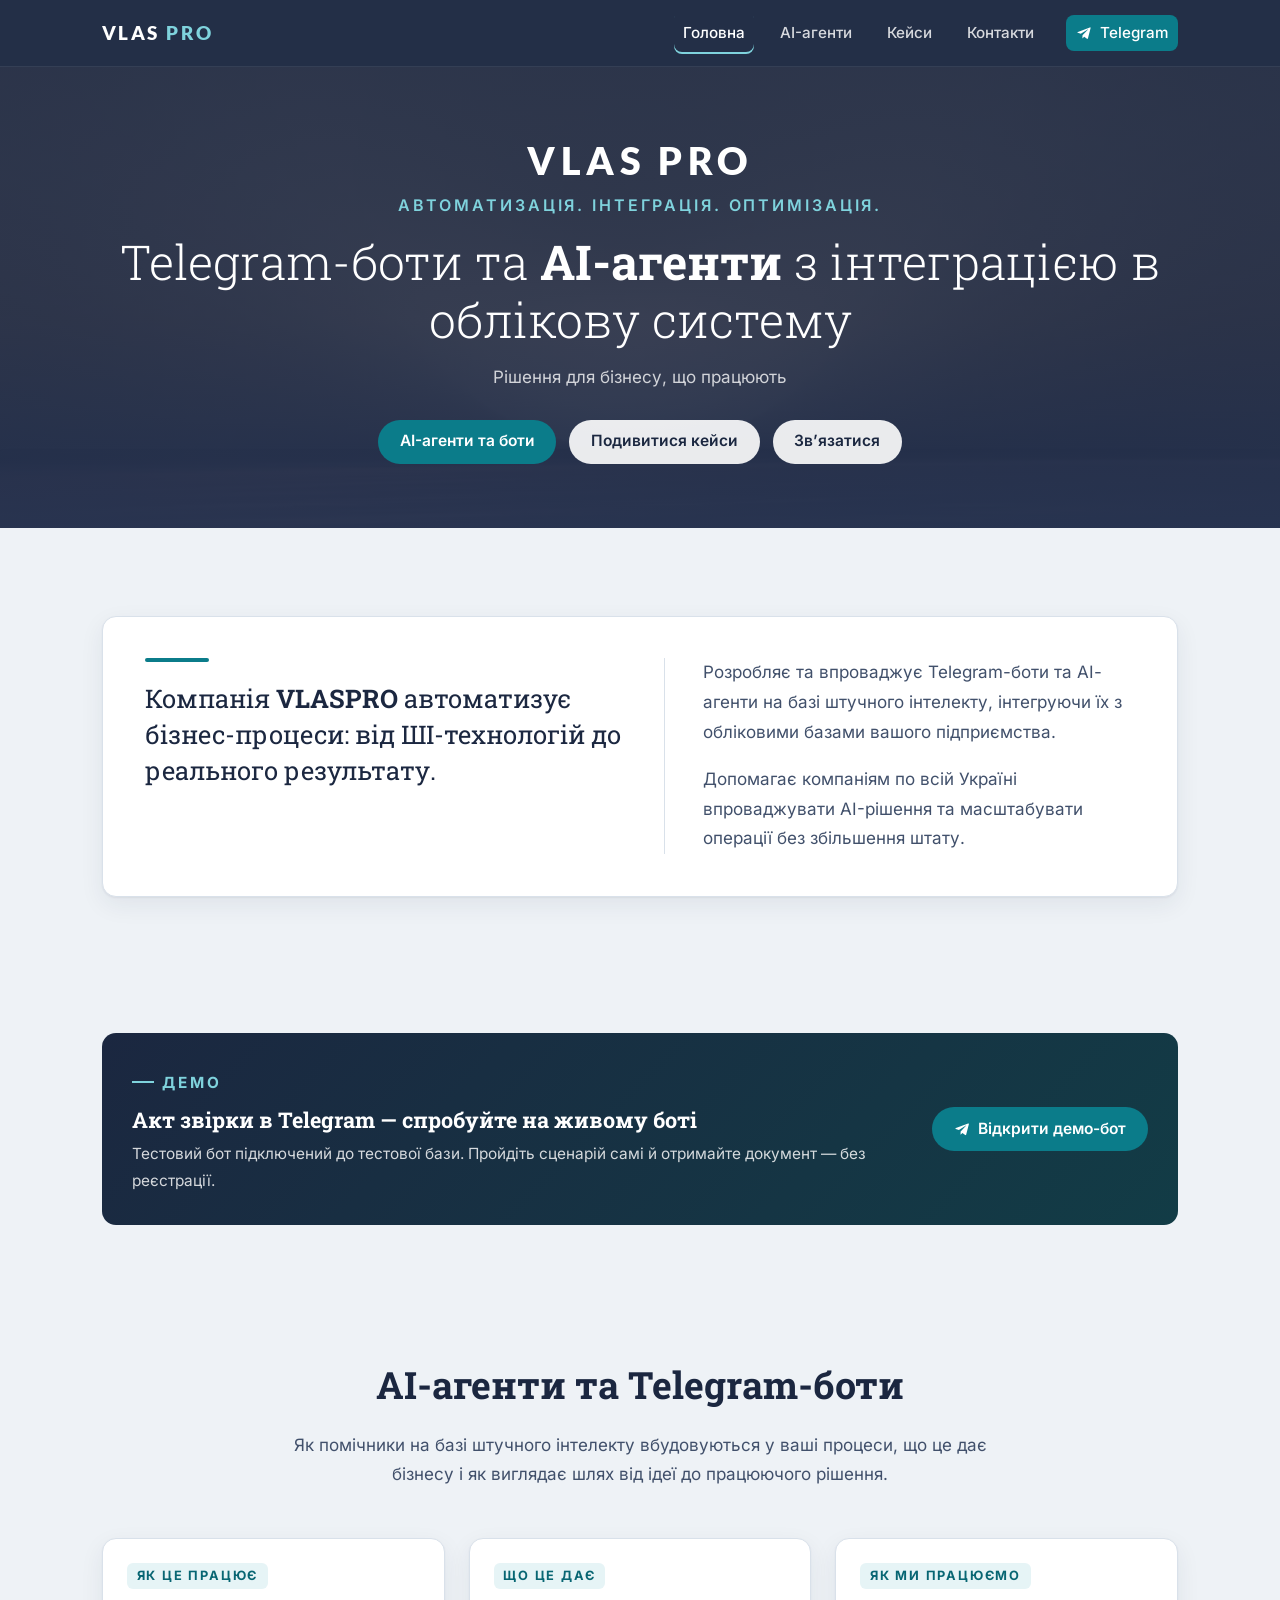
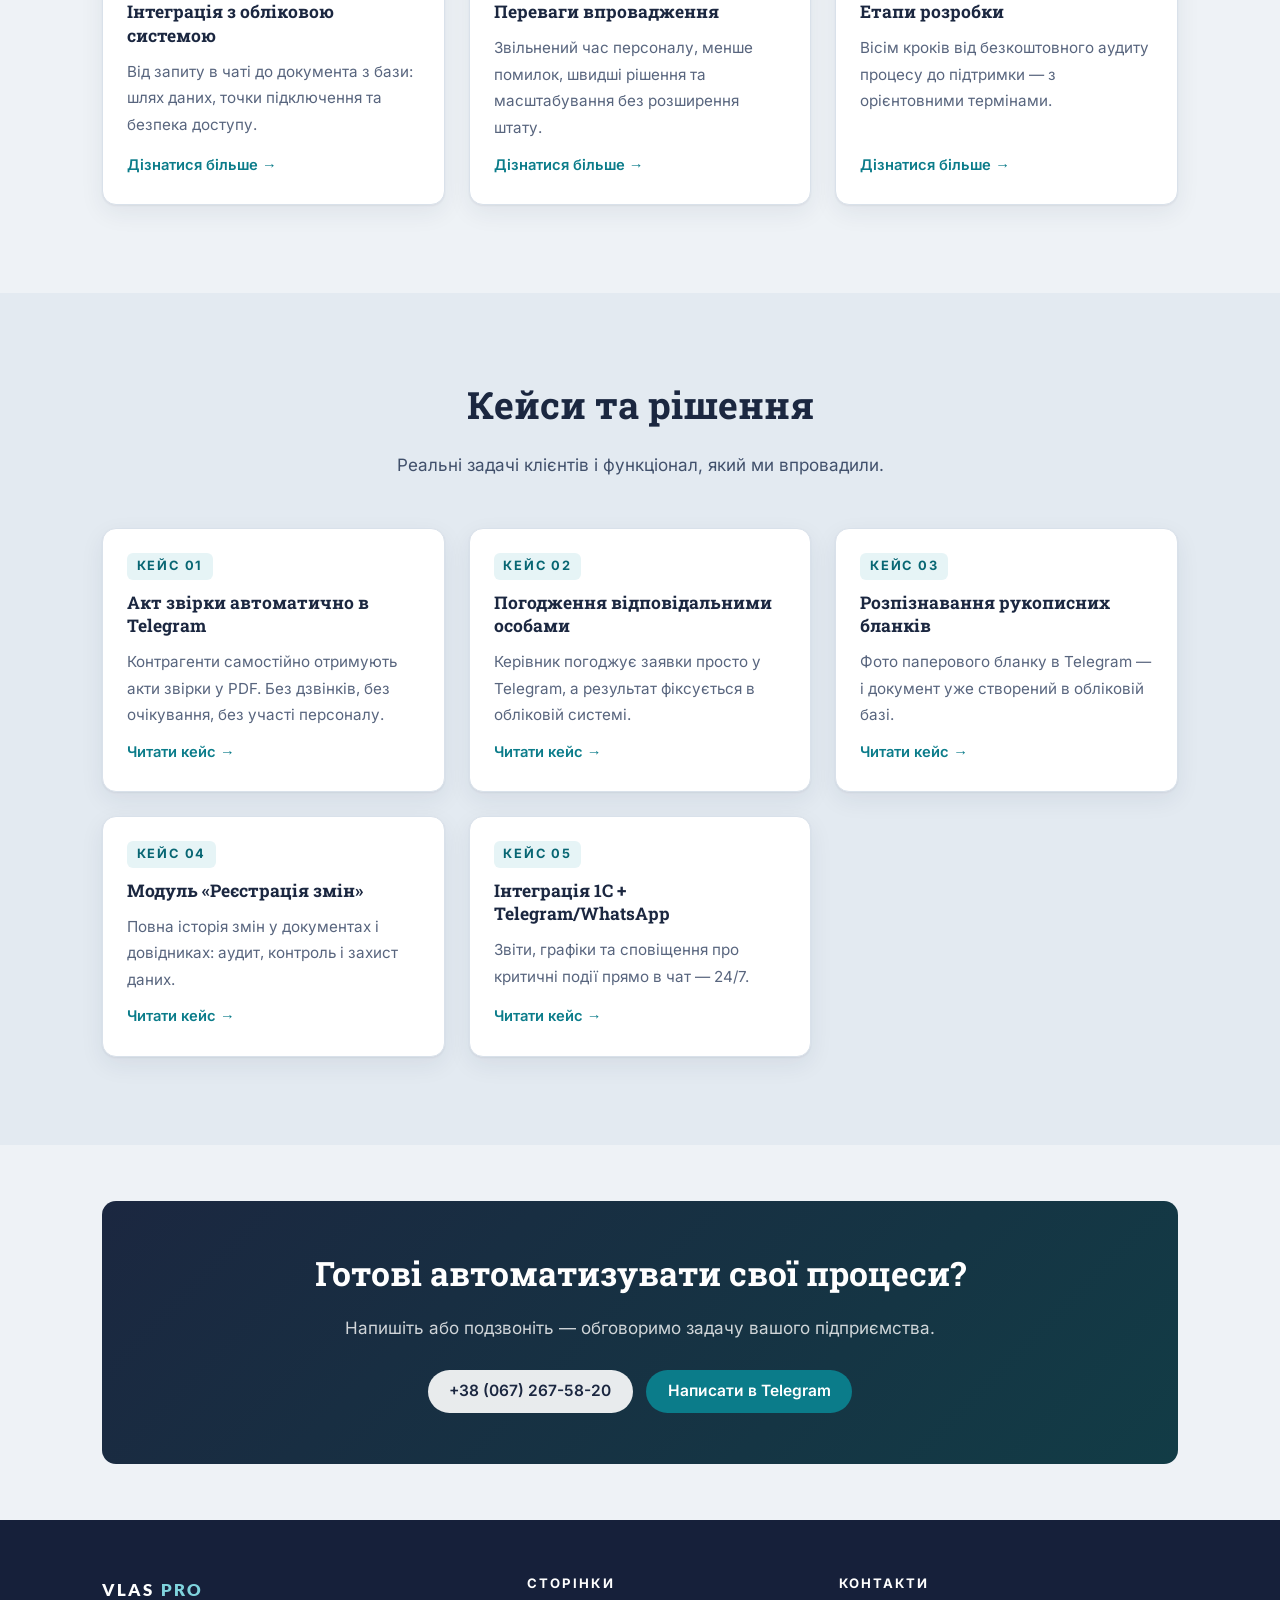
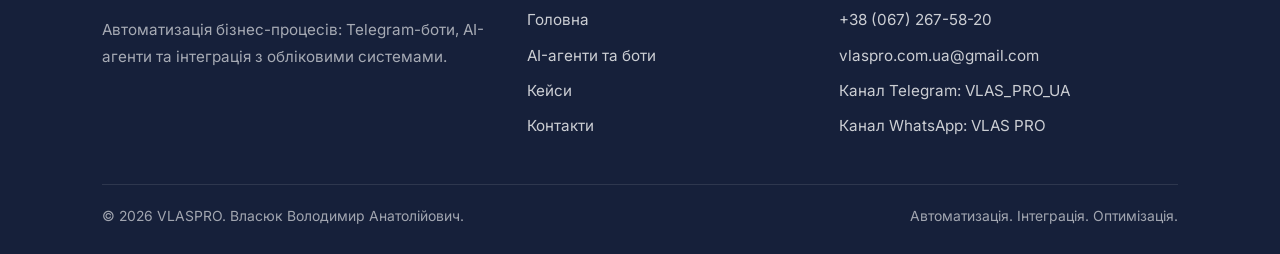
==== index.html @ eb60f6d3 "SEO: мікророзмітка JSON-LD, пошукові title і H1, lastmod у карті сайту Organization, WebSite і WebPa" ====
<!DOCTYPE html>
<html lang="uk">
<head>
<meta charset="utf-8">
<meta name="viewport" content="width=device-width, initial-scale=1">
<title>Telegram-боти та AI-агенти з інтеграцією 1С/BAS — VLASPRO</title>
<meta name="description" content="VLASPRO автоматизує бізнес-процеси: Telegram-боти та AI-агенти на базі штучного інтелекту з інтеграцією в облікові бази підприємства.">
<meta name="theme-color" content="#1b2740">
<link rel="icon" href="favicon.svg" type="image/svg+xml">
<link rel="icon" href="favicon.png" sizes="32x32">
<link rel="apple-touch-icon" href="apple-touch-icon.png">
<meta property="og:type" content="website">
<meta property="og:site_name" content="VLASPRO">
<meta property="og:title" content="Telegram-боти та AI-агенти з інтеграцією 1С/BAS — VLASPRO">
<meta property="og:description" content="Автоматизація. Інтеграція. Оптимізація. Telegram-боти та AI-агенти з інтеграцією в облікові бази підприємства.">
<meta property="og:url" content="https://vlaspro.com.ua/">
<meta property="og:image" content="https://vlaspro.com.ua/assets/img/banner.jpg">
<meta property="og:locale" content="uk_UA">
<meta name="twitter:card" content="summary_large_image">
<link rel="canonical" href="https://vlaspro.com.ua/">
<link rel="stylesheet" href="assets/css/style.css">
<script type="application/ld+json">
{
  "@context": "https://schema.org",
  "@graph": [
    {
      "@type": "Organization",
      "@id": "https://vlaspro.com.ua/#organization",
      "name": "VLASPRO",
      "url": "https://vlaspro.com.ua/",
      "description": "Автоматизація бізнес-процесів: Telegram-боти та AI-агенти з інтеграцією в облікові бази підприємства.",
      "logo": {
        "@type": "ImageObject",
        "url": "https://vlaspro.com.ua/apple-touch-icon.png",
        "width": 180,
        "height": 180
      },
      "image": "https://vlaspro.com.ua/assets/img/banner.jpg",
      "email": "vlaspro.com.ua@gmail.com",
      "telephone": "+380672675820",
      "founder": {
        "@type": "Person",
        "name": "Власюк Володимир Анатолійович"
      },
      "areaServed": {
        "@type": "Country",
        "name": "Україна"
      },
      "sameAs": [
        "https://t.me/VLAS_PRO_UA",
        "https://whatsapp.com/channel/0029VbALwBC1NCrLpum86T37"
      ],
      "contactPoint": {
        "@type": "ContactPoint",
        "contactType": "sales",
        "telephone": "+380672675820",
        "email": "vlaspro.com.ua@gmail.com",
        "url": "https://vlaspro.com.ua/contacts.html",
        "availableLanguage": ["uk", "en"]
      }
    },
    {
      "@type": "WebSite",
      "@id": "https://vlaspro.com.ua/#website",
      "url": "https://vlaspro.com.ua/",
      "name": "VLASPRO",
      "inLanguage": "uk-UA",
      "publisher": { "@id": "https://vlaspro.com.ua/#organization" }
    },
    {
      "@type": "WebPage",
      "@id": "https://vlaspro.com.ua/#webpage",
      "url": "https://vlaspro.com.ua/",
      "name": "Telegram-боти та AI-агенти з інтеграцією 1С/BAS — VLASPRO",
      "description": "VLASPRO автоматизує бізнес-процеси: Telegram-боти та AI-агенти на базі штучного інтелекту з інтеграцією в облікові бази підприємства.",
      "isPartOf": { "@id": "https://vlaspro.com.ua/#website" },
      "about": { "@id": "https://vlaspro.com.ua/#organization" },
      "inLanguage": "uk-UA"
    }
  ]
}
</script>
</head>
<body>
<a class="skip" href="#main">Перейти до основного вмісту</a>

<header class="site-head">
  <div class="wrap site-head__inner">
    <a class="brand" href="index.html">VLAS<span>PRO</span></a>
    <nav class="nav" aria-label="Основна навігація">
      <a href="index.html" aria-current="page">Головна</a>
      <a href="ai-agents.html">AI-агенти</a>
      <a href="cases.html">Кейси</a>
      <a href="contacts.html">Контакти</a>
      <a class="btn btn--sm" href="https://t.me/vlsv00" target="_blank" rel="noopener">
        <svg viewBox="0 0 24 24" aria-hidden="true"><path d="M9.8 15.6 9.6 20c.4 0 .6-.2.8-.4l2-1.9 4.1 3c.8.4 1.3.2 1.5-.7L21.9 4.9c.3-1.1-.4-1.6-1.1-1.3L2.9 10.5c-1.1.4-1.1 1-.2 1.3l4.5 1.4L17.6 6.6c.5-.3.9-.1.5.2z"/></svg>
        Telegram
      </a>
    </nav>
  </div>
</header>

<main id="main">

  <section class="pagehead pagehead--home">
    <div class="wrap">
      <p class="pagehead__mark">VLAS PRO</p>
      <span class="kicker">Автоматизація. Інтеграція. Оптимізація.</span>
      <h1>Telegram-боти та <b>AI-агенти</b> з інтеграцією в облікову систему</h1>
      <p>Рішення для бізнесу, що працюють</p>
      <div class="hero__actions">
        <a class="btn" href="ai-agents.html">AI-агенти та боти</a>
        <a class="btn btn--onlight" href="cases.html">Подивитися кейси</a>
        <a class="btn btn--onlight" href="contacts.html">Зв’язатися</a>
      </div>
    </div>
  </section>

  <section class="section">
    <div class="wrap">
      <div class="card about">
        <div class="about__side">
          <div class="about__rule" aria-hidden="true"></div>
          <p class="about__lead">Компанія <strong>VLASPRO</strong> автоматизує бізнес-процеси: від ШІ-технологій
            до реального результату.</p>
        </div>
        <div class="about__body">
          <p>Розробляє та впроваджує Telegram-боти та АІ-агенти на базі штучного інтелекту, інтегруючи їх
            з обліковими базами вашого підприємства.</p>
          <p>Допомагає компаніям по всій Україні впроваджувати AI-рішення та масштабувати операції без
            збільшення штату.</p>
        </div>
      </div>
    </div>
  </section>

  <section class="section section--top-0" aria-labelledby="demo-h">
    <div class="wrap">
      <div class="trybot trybot--slim">
        <div class="trybot__main">
          <p class="trybot__tag">Демо</p>
          <h3 id="demo-h">Акт звірки в Telegram — спробуйте на живому боті</h3>
          <p>Тестовий бот підключений до тестової бази. Пройдіть сценарій самі й отримайте
            документ — без реєстрації.</p>
        </div>
        <a class="btn" href="https://t.me/demo_ai_agent_vps_bot?start=home" target="_blank" rel="noopener">
          <svg viewBox="0 0 24 24" aria-hidden="true"><path d="M9.8 15.6 9.6 20c.4 0 .6-.2.8-.4l2-1.9 4.1 3c.8.4 1.3.2 1.5-.7L21.9 4.9c.3-1.1-.4-1.6-1.1-1.3L2.9 10.5c-1.1.4-1.1 1-.2 1.3l4.5 1.4L17.6 6.6c.5-.3.9-.1.5.2z"/></svg>
          Відкрити демо-бот
        </a>
      </div>
    </div>
  </section>

  <section class="section section--top-0" aria-labelledby="ai-h">
    <div class="wrap">
      <div class="section__head">
        <h2 id="ai-h">AI-агенти та Telegram-боти</h2>
        <p>Як помічники на базі штучного інтелекту вбудовуються у ваші процеси, що це дає бізнесу
          і як виглядає шлях від ідеї до працюючого рішення.</p>
      </div>

      <div class="grid grid--3">
        <a class="tile" href="ai-agents.html#integration">
          <span class="tile__num">ЯК ЦЕ ПРАЦЮЄ</span>
          <h3>Інтеграція з обліковою системою</h3>
          <p>Від запиту в чаті до документа з бази: шлях даних, точки підключення та безпека доступу.</p>
          <span class="tile__go">Дізнатися більше →</span>
        </a>
        <a class="tile" href="ai-agents.html#benefits">
          <span class="tile__num">ЩО ЦЕ ДАЄ</span>
          <h3>Переваги впровадження</h3>
          <p>Звільнений час персоналу, менше помилок, швидші рішення та масштабування без розширення штату.</p>
          <span class="tile__go">Дізнатися більше →</span>
        </a>
        <a class="tile" href="ai-agents.html#process">
          <span class="tile__num">ЯК МИ ПРАЦЮЄМО</span>
          <h3>Етапи розробки</h3>
          <p>Вісім кроків від безкоштовного аудиту процесу до підтримки — з орієнтовними термінами.</p>
          <span class="tile__go">Дізнатися більше →</span>
        </a>
      </div>
    </div>
  </section>

  <section class="section section--alt" aria-labelledby="cases-h">
    <div class="wrap">
      <div class="section__head">
        <h2 id="cases-h">Кейси та рішення</h2>
        <p>Реальні задачі клієнтів і функціонал, який ми впровадили.</p>
      </div>

      <div class="grid grid--3">
        <a class="tile" href="cases.html#case-1">
          <span class="tile__num">КЕЙС 01</span>
          <h3>Акт звірки автоматично в Telegram</h3>
          <p>Контрагенти самостійно отримують акти звірки у PDF. Без дзвінків, без очікування, без участі персоналу.</p>
          <span class="tile__go">Читати кейс →</span>
        </a>
        <a class="tile" href="cases.html#case-2">
          <span class="tile__num">КЕЙС 02</span>
          <h3>Погодження відповідальними особами</h3>
          <p>Керівник погоджує заявки просто у Telegram, а результат фіксується в обліковій системі.</p>
          <span class="tile__go">Читати кейс →</span>
        </a>
        <a class="tile" href="cases.html#case-3">
          <span class="tile__num">КЕЙС 03</span>
          <h3>Розпізнавання рукописних бланків</h3>
          <p>Фото паперового бланку в Telegram — і документ уже створений в обліковій базі.</p>
          <span class="tile__go">Читати кейс →</span>
        </a>
        <a class="tile" href="cases.html#case-4">
          <span class="tile__num">КЕЙС 04</span>
          <h3>Модуль «Реєстрація змін»</h3>
          <p>Повна історія змін у документах і довідниках: аудит, контроль і захист даних.</p>
          <span class="tile__go">Читати кейс →</span>
        </a>
        <a class="tile" href="cases.html#case-5">
          <span class="tile__num">КЕЙС 05</span>
          <h3>Інтеграція 1С + Telegram/WhatsApp</h3>
          <p>Звіти, графіки та сповіщення про критичні події прямо в чат — 24/7.</p>
          <span class="tile__go">Читати кейс →</span>
        </a>
      </div>
    </div>
  </section>

  <section class="section section--tight">
    <div class="wrap">
      <div class="cta">
        <h2>Готові автоматизувати свої процеси?</h2>
        <p>Напишіть або подзвоніть — обговоримо задачу вашого підприємства.</p>
        <div class="cta__actions">
          <a class="btn btn--onlight" href="tel:+380672675820">+38 (067) 267-58-20</a>
          <a class="btn" href="https://t.me/vlsv00" target="_blank" rel="noopener">Написати в Telegram</a>
        </div>
      </div>
    </div>
  </section>

</main>

<footer class="site-foot">
  <div class="wrap">
    <div class="site-foot__grid">
      <div>
        <span class="brand">VLAS<span>PRO</span></span>
        <p>Автоматизація бізнес-процесів: Telegram-боти, AI-агенти та інтеграція з обліковими системами.</p>
      </div>
      <div>
        <h2>Сторінки</h2>
        <ul>
          <li><a href="index.html">Головна</a></li>
          <li><a href="ai-agents.html">AI-агенти та боти</a></li>
          <li><a href="cases.html">Кейси</a></li>
          <li><a href="contacts.html">Контакти</a></li>
        </ul>
      </div>
      <div>
        <h2>Контакти</h2>
        <ul>
          <li><a href="tel:+380672675820">+38 (067) 267-58-20</a></li>
          <li><a href="mailto:vlaspro.com.ua@gmail.com">vlaspro.com.ua@gmail.com</a></li>
          <li><a href="https://t.me/VLAS_PRO_UA" target="_blank" rel="noopener">Канал Telegram: VLAS_PRO_UA</a></li>
          <li><a href="https://whatsapp.com/channel/0029VbALwBC1NCrLpum86T37" target="_blank" rel="noopener">Канал WhatsApp: VLAS PRO</a></li>
        </ul>
      </div>
    </div>
    <div class="site-foot__bottom">
      <span>© 2026 VLASPRO. Власюк Володимир Анатолійович.</span>
      <span>Автоматизація. Інтеграція. Оптимізація.</span>
    </div>
  </div>
</footer>

</body>
</html>
---- assets/css/style.css ----
/* ==========================================================================
   VLASPRO — static site styles
   Plain CSS, no build step, no external requests.
   ========================================================================== */

@import url('fonts.css');

/* --- tokens ------------------------------------------------------------- */
:root {
  --ink:        #1b2740;
  --ink-2:      #41506b;
  --ink-3:      #58657e;
  --bg:         #eef2f6;
  --bg-2:       #e3eaf1;
  --card:       #ffffff;
  --line:       #d9e1ea;
  --accent:     #0b7c8a;
  --accent-2:   #086673;
  --accent-bg:  #e6f4f6;
  --plum:       #4f474e;

  --sans:  'Inter', 'Segoe UI', Roboto, Arial, sans-serif;
  --slab:  'Roboto Slab', Georgia, serif;
  --mark:  'Lato', 'Inter', Arial, sans-serif;

  --wrap:      1140px;
  --radius:    14px;
  --shadow:    0 1px 2px rgba(27, 39, 64, .06), 0 8px 24px rgba(27, 39, 64, .07);
  --shadow-lg: 0 2px 4px rgba(27, 39, 64, .07), 0 18px 50px rgba(27, 39, 64, .12);
}

/* --- base --------------------------------------------------------------- */
*, *::before, *::after { box-sizing: border-box; }

html { -webkit-text-size-adjust: 100%; scroll-behavior: smooth; }

body {
  margin: 0;
  background: var(--bg);
  color: var(--ink-2);
  font: 400 1.0625rem/1.75 var(--sans);
  font-feature-settings: 'kern' 1, 'liga' 1;
  -webkit-font-smoothing: antialiased;
}

img { max-width: 100%; height: auto; display: block; }

figure { margin: 0; }

a { color: var(--accent); text-decoration-thickness: 1px; text-underline-offset: 2px; }
a:hover { color: var(--accent-2); }

h1, h2, h3, h4 {
  font-family: var(--slab);
  color: var(--ink);
  line-height: 1.25;
  margin: 0 0 .6em;
  font-weight: 700;
}

p { margin: 0 0 1.1em; }
p:last-child { margin-bottom: 0; }

strong { color: var(--ink); font-weight: 700; }

ul { margin: 0 0 1.1em; padding-left: 1.35em; }
li { margin-bottom: .5em; }
li::marker { color: var(--accent); }

.wrap { width: 100%; max-width: var(--wrap); margin-inline: auto; padding-inline: clamp(1rem, 4vw, 2rem); }

.skip {
  position: absolute; left: -9999px; top: 0; z-index: 100;
  background: var(--ink); color: #fff; padding: .7rem 1.1rem; border-radius: 0 0 8px 0;
}
.skip:focus { left: 0; color: #fff; }

:focus-visible { outline: 3px solid var(--accent); outline-offset: 2px; border-radius: 4px; }

/* --- header ------------------------------------------------------------- */
.site-head {
  position: sticky; top: 0; z-index: 40;
  background: rgba(27, 39, 64, .96);
  backdrop-filter: saturate(140%) blur(8px);
  border-bottom: 1px solid rgba(255, 255, 255, .08);
}

.site-head__inner {
  display: flex; align-items: center; gap: 1rem;
  min-height: 66px;
}

.brand {
  display: inline-flex; align-items: baseline; gap: .45rem;
  font-family: var(--mark); font-weight: 900; letter-spacing: .12em;
  font-size: 1.18rem; color: #fff; text-decoration: none; white-space: nowrap;
}
.brand:hover { color: #fff; }
.brand span { color: #7fd3dd; }

.nav { margin-left: auto; display: flex; align-items: center; gap: clamp(.35rem, 2vw, 1.1rem); }

.nav a {
  color: rgba(255, 255, 255, .82);
  text-decoration: none;
  font-size: .95rem; font-weight: 500;
  padding: .5rem .55rem; border-radius: 8px;
  white-space: nowrap;
}
.nav a:hover { color: #fff; background: rgba(255, 255, 255, .09); }
.nav a[aria-current="page"] { color: #fff; box-shadow: inset 0 -2px 0 #7fd3dd; }

.nav .btn { margin-left: .35rem; color: #fff; }
.nav .btn:hover { color: #fff; }

/* narrow screens: the wordmark keeps its row, the links move below it */
@media (max-width: 640px) {
  .site-head__inner { flex-wrap: wrap; justify-content: center; min-height: 0; padding-block: .5rem; }
  .brand { margin-inline: auto; }
  /* чотири пункти меню не завжди вміщаються в один рядок — дозволяємо перенос */
  .nav { margin-left: 0; width: 100%; justify-content: center; gap: .15rem; flex-wrap: wrap; }
  .nav .btn { display: none; }
  .nav a { font-size: .92rem; padding: .45rem .5rem; }
}

@media (max-width: 400px) {
  .nav a { font-size: .88rem; padding: .4rem .35rem; }
}

/* --- buttons ------------------------------------------------------------ */
.btn {
  display: inline-flex; align-items: center; justify-content: center; gap: .5rem;
  padding: .72rem 1.3rem;
  font: 600 .97rem/1.2 var(--sans);
  color: #fff; background: var(--accent);
  border: 1px solid transparent; border-radius: 999px;
  text-decoration: none; cursor: pointer;
  transition: background .18s ease, transform .18s ease, box-shadow .18s ease;
}
.btn:hover { background: var(--accent-2); color: #fff; transform: translateY(-1px); box-shadow: 0 6px 18px rgba(11, 124, 138, .28); }
.btn svg { width: 1.05em; height: 1.05em; flex: none; fill: currentColor; }

.btn--ghost { background: transparent; color: var(--ink); border-color: var(--line); }
.btn--ghost:hover { background: #fff; color: var(--ink); border-color: #b9c7d6; box-shadow: var(--shadow); }

.btn--onlight { background: rgba(255, 255, 255, .9); color: var(--ink); }
.btn--onlight:hover { background: #fff; color: var(--ink); }

.btn--sm { padding: .5rem 1rem; font-size: .88rem; }

/* --- hero --------------------------------------------------------------- */
.kicker {
  display: block;
  font: 600 clamp(.82rem, 2.2vw, 1rem)/1.5 var(--sans);
  letter-spacing: .18em; text-transform: uppercase;
  color: var(--accent-2);
  margin-bottom: 2.2rem;
}

.hero__actions { display: flex; flex-wrap: wrap; gap: .8rem; justify-content: center; }

/* page hero — однакова шапка на всіх сторінках, включно з головною */
.pagehead {
  background: linear-gradient(180deg, #1b2740 0%, #24324f 100%);
  color: rgba(255, 255, 255, .78);
  padding: clamp(2.6rem, 7vw, 4.6rem) 0 clamp(2.4rem, 6vw, 4rem);
  text-align: center;
}
/* Заголовок, підпис і напис VLAS PRO однакові на всіх сторінках:
   один шрифт, одна насиченість, один розмір. */
.pagehead h1 {
  color: #fff; font-weight: 300; line-height: 1.2;
  font-size: clamp(1.9rem, 5.5vw, 3rem);
  margin-bottom: .3em;
}
.pagehead h1 b { font-weight: 700; }
/* :not() — бо напис VLAS PRO вище теж є <p> і ширина його не стосується.
   80ch підібрано так, щоб довгий підпис на сторінці AI-агентів лягав
   у два рядки приблизно однакової довжини (778 і 783 px), а не 915 і 646. */
.pagehead p:not(.pagehead__mark) { max-width: 80ch; margin-inline: auto; }
.pagehead .kicker { color: #7fd3dd; margin-bottom: 1rem; }

.pagehead__mark {
  font-family: var(--mark); font-weight: 900;
  font-size: clamp(1.55rem, 5vw, 2.4rem);
  letter-spacing: .14em; color: #fff;
  line-height: 1; margin: 0 0 .9rem;
}

/* головна: та сама шапка, але з банером під темною заливкою */
.pagehead--home { position: relative; isolation: isolate; overflow: hidden; }

.pagehead--home::before {
  content: ''; position: absolute; inset: 0; z-index: -2;
  background: url('../img/banner.jpg') center 42% / cover no-repeat;
  /* браузери з підтримкою image-set візьмуть webp (26 КБ замість 86 КБ) */
  background-image: image-set(url('../img/banner.webp') type('image/webp'),
                              url('../img/banner.jpg') type('image/jpeg'));
}
.pagehead--home::after {
  content: ''; position: absolute; inset: 0; z-index: -1;
  background: linear-gradient(180deg, rgba(27, 39, 64, .90) 0%, rgba(27, 39, 64, .86) 55%, rgba(36, 50, 79, .95) 100%);
}

/* заголовок має лягати в один рядок на будь-якій ширині.
   Текст завширшки ~17.8em; 4.7vw лишає запас навіть на 320 px з урахуванням
   смуги прокрутки, яку vw не віднімає. Перенос свідомо не заборонений
   (без white-space: nowrap): якщо шрифт не завантажиться і підставиться
   ширший запасний, рядок просто розділиться надвоє замість того,
   щоб виїхати за екран. */
.pagehead--home h1 { font-size: min(3rem, 4.7vw); }

.pagehead--home .hero__actions { margin-top: 1.7rem; }

/* на малих екранах шапка стискається — однаково на всіх сторінках */
@media (max-width: 480px) {
  .pagehead { padding-block: 2.2rem 2rem; }
  .pagehead__mark { margin-bottom: .7rem; }
  .pagehead .kicker { margin-bottom: .8rem; }
  .pagehead--home .hero__actions { margin-top: 1.3rem; }
}

/* --- sections ----------------------------------------------------------- */
.section { padding: clamp(2.8rem, 8vw, 5.5rem) 0; }
.section--tight { padding-block: clamp(2rem, 6vw, 3.5rem); }
.section--alt { background: var(--bg-2); }

.section__head { max-width: 66ch; margin: 0 auto clamp(1.8rem, 5vw, 3rem); text-align: center; }
.section__head h2 { font-size: clamp(1.65rem, 4vw, 2.35rem); }
.section__head p { color: var(--ink-2); }

.lead {
  font-size: clamp(1.05rem, 2.2vw, 1.28rem);
  line-height: 1.75;
  color: var(--ink-2);
  max-width: 74ch;
}

.card {
  background: var(--card);
  border: 1px solid var(--line);
  border-radius: var(--radius);
  box-shadow: var(--shadow);
  padding: clamp(1.4rem, 4vw, 2.6rem);
}

/* блок «про VLASPRO» на головній: теза ліворуч, розкриття праворуч */
.about { display: grid; gap: clamp(1.4rem, 4vw, 2.4rem); }
@media (min-width: 860px) {
  .about { grid-template-columns: minmax(0, 1.02fr) minmax(0, 1fr); align-items: start; }
  .about__body { padding-left: clamp(1.6rem, 3vw, 2.6rem); border-left: 1px solid var(--line); }
}

.about__rule { width: 64px; height: 4px; border-radius: 2px; background: var(--accent); margin-bottom: 1.2rem; }

.about__lead {
  font-family: var(--slab); font-weight: 400;
  font-size: clamp(1.18rem, 2.7vw, 1.6rem);
  line-height: 1.4; color: var(--ink);
  margin: 0;
}

.about__body { display: grid; gap: 1.1rem; align-content: start; }
.about__body p { margin: 0; color: var(--ink-2); }

/* --- teaser grid -------------------------------------------------------- */
.grid { display: grid; gap: clamp(1rem, 2.5vw, 1.5rem); }
/* min() не дає колонці стати ширшою за екран на вузьких пристроях */
.grid--3 { grid-template-columns: repeat(auto-fit, minmax(min(275px, 100%), 1fr)); }

.tile {
  display: flex; flex-direction: column; gap: .7rem;
  background: var(--card); border: 1px solid var(--line); border-radius: var(--radius);
  padding: 1.5rem 1.5rem 1.6rem;
  text-decoration: none; color: var(--ink-2);
  box-shadow: var(--shadow);
  transition: transform .18s ease, box-shadow .18s ease, border-color .18s ease;
}
.tile:hover { transform: translateY(-3px); box-shadow: var(--shadow-lg); border-color: #c3d2e0; color: var(--ink-2); }

.tile__num {
  font: 700 .8rem/1 var(--sans); letter-spacing: .14em;
  color: var(--accent-2); background: var(--accent-bg);
  padding: .42rem .6rem; border-radius: 6px; align-self: flex-start;
}
.tile h3 { font-size: 1.09rem; margin: 0; line-height: 1.35; }
.tile p { font-size: .95rem; color: var(--ink-3); margin: 0; }
.tile__go { margin-top: auto; font-weight: 600; font-size: .92rem; color: var(--accent); }

/* --- cases -------------------------------------------------------------- */
.case { padding-block: clamp(2.2rem, 6vw, 4rem); border-top: 1px solid var(--line); }
.case:first-of-type { border-top: 0; }

.case__grid {
  display: grid; align-items: start;
  grid-template-columns: minmax(0, 1fr);
  gap: clamp(1.4rem, 4vw, 3rem);
}
@media (min-width: 900px) {
  .case__grid { grid-template-columns: minmax(0, 47%) minmax(0, 1fr); }
  .case--flip .case__media { order: 2; }
}

.case__media {
  position: sticky; top: 90px;
  border-radius: var(--radius); overflow: hidden;
  background: var(--card); border: 1px solid var(--line); box-shadow: var(--shadow);
}
@media (max-width: 899px) { .case__media { position: static; } }

/* the slider brings its own frame */
.case__media--plain { position: static; border: 0; background: none; box-shadow: none; overflow: visible; }

.case__badge {
  display: inline-flex; align-items: center; gap: .5rem;
  font: 700 .78rem/1 var(--sans); letter-spacing: .16em; text-transform: uppercase;
  color: var(--accent-2); margin-bottom: .9rem;
}
.case__badge::before { content: ''; width: 26px; height: 2px; background: var(--accent); }

.case h2 { font-size: clamp(1.3rem, 3vw, 1.75rem); }
.case h3 {
  font-size: 1.1rem; margin: 1.6em 0 .5em;
  font-family: var(--sans); font-weight: 700; color: var(--ink);
  letter-spacing: .01em;
}

/* expandable detail */
details.more { margin-top: 1.2rem; border-top: 1px dashed var(--line); }
details.more > summary {
  display: inline-flex; align-items: center; gap: .5rem;
  margin-top: 1.1rem; padding: .5rem .95rem .5rem .8rem;
  font: 600 .93rem/1 var(--sans); color: var(--accent-2);
  background: var(--accent-bg); border-radius: 999px;
  cursor: pointer; list-style: none;
}
details.more > summary::-webkit-details-marker { display: none; }
details.more > summary::after {
  content: ''; width: .52em; height: .52em; margin-left: .1rem;
  border-right: 2px solid currentColor; border-bottom: 2px solid currentColor;
  transform: rotate(45deg) translateY(-2px); transition: transform .2s ease;
}
details.more[open] > summary::after { transform: rotate(-135deg) translateY(-1px); }
details.more > summary:hover { background: #d5ebee; }
details.more[open] > summary { margin-bottom: .4rem; }
.more__body { padding-top: .6rem; }

/* --- розгорнутий кейс на всю ширину -------------------------------------- */
/* Блок винесений із колонки кейсу і стоїть під сіткою, тож текст займає
   всю ширину статті. Щоб рядки не розтягувалися на 1000+ px і не втрачали
   читабельність, довгі кейси (.more--cols) розкладаються у дві колонки. */
.case > details.more {
  margin-top: clamp(1.4rem, 3.5vw, 2.2rem);
  border-top: 1px dashed var(--line);
}

.case > details.more > summary { margin-top: 1.2rem; }

.case > details.more .more__body {
  margin-top: .9rem; padding: clamp(1.2rem, 3vw, 1.9rem) clamp(1.2rem, 3.5vw, 2.1rem);
  background: var(--card);
  border: 1px solid var(--line);
  border-radius: var(--radius);
  box-shadow: var(--shadow);
}

.case > details.more .more__body > :first-child { margin-top: 0; }
.case > details.more .more__body > :last-child { margin-bottom: 0; }

@media (min-width: 900px) {
  .more--cols .more__body {
    column-count: 2;
    column-gap: clamp(2rem, 4.5vw, 3.4rem);
    column-rule: 1px solid var(--line);
  }
  /* Абзац не рвемо, а довгий список хай перетікає між колонками — інакше
     колонки виходять різної висоти (у кейсі 01 було 60 % заповнення проти
     100 % зараз). Окремий пункт списку при цьому лишається цілим. */
  .more--cols .more__body p { break-inside: avoid; }
  .more--cols .more__body li { break-inside: avoid; }
  .more--cols .more__body h3 { break-after: avoid; margin-top: 0; }
  .more--cols .more__body h3 + ul,
  .more--cols .more__body h3 + p { margin-top: .5em; }
}

/* --- блок демо-бота ------------------------------------------------------ */
/* Блок живе і на всю ширину сторінки, і всередині вузької колонки кейсу,
   тож двоколонкової розкладки за медіа-запитом тут свідомо немає:
   на 900 px колонка кейсу — близько 400 px, і текст поруч із QR стискався
   до нечитабельних 143 px. */
.trybot {
  margin-top: 1.6rem;
  background: linear-gradient(135deg, #1b2740 0%, #123c46 100%);
  color: rgba(255, 255, 255, .82);
  border-radius: var(--radius);
  padding: clamp(1.3rem, 3.5vw, 1.9rem);
}

.trybot__tag {
  display: inline-flex; align-items: center; gap: .5rem;
  font: 700 .74rem/1 var(--sans); letter-spacing: .18em; text-transform: uppercase;
  color: #7fd3dd; margin-bottom: .7rem;
}
.trybot__tag::before { content: ''; width: 22px; height: 2px; background: #7fd3dd; }

.trybot h3 {
  font-family: var(--slab); color: #fff;
  font-size: clamp(1.1rem, 2.6vw, 1.35rem);
  margin: 0 0 .5rem;
}
.trybot p { font-size: .96rem; margin: 0 0 1rem; }
.trybot__btn { margin-bottom: .8rem; }

.trybot__note {
  font-size: .85rem; color: rgba(255, 255, 255, .58);
  margin: 0;
}

/* QR лежить окремим рядком під кнопкою — так він не тисне текст */
.trybot__qr {
  display: flex; align-items: center; gap: .9rem;
  margin-top: 1.2rem; padding-top: 1.1rem;
  border-top: 1px solid rgba(255, 255, 255, .14);
}
.trybot__qr img {
  flex: none; width: 104px; height: auto;
  border-radius: 8px; padding: 7px; background: #fff;
}
.trybot__qr p { font-size: .85rem; color: rgba(255, 255, 255, .58); margin: 0; }

/* на телефоні QR зайвий — Telegram відкриється прямо з кнопки */
@media (max-width: 619px) { .trybot__qr { display: none; } }

/* стисла смуга на головній: текст ліворуч, кнопка праворуч */
.trybot--slim {
  margin-top: 0;
  display: grid; gap: clamp(1.1rem, 3vw, 1.7rem); align-items: center;
}
@media (min-width: 760px) {
  .trybot--slim { grid-template-columns: minmax(0, 1fr) auto; }
}
.trybot--slim p:last-child { margin-bottom: 0; }
.trybot--slim .btn { white-space: nowrap; }

/* повний варіант під кейсом — на всю ширину сторінки, QR збоку.
   Тут місця вистачає, тож двоколонкова розкладка доречна. */
.trybot--wide { margin-top: clamp(1.8rem, 4vw, 2.6rem); }

@media (min-width: 760px) {
  .trybot--wide {
    display: grid; align-items: center;
    grid-template-columns: minmax(0, 1fr) auto;
    gap: clamp(1.6rem, 4vw, 3rem);
    padding: clamp(1.6rem, 3.5vw, 2.2rem);
  }
  .trybot--wide .trybot__qr {
    flex-direction: column; text-align: center; gap: .65rem;
    margin-top: 0; padding-top: 0; border-top: 0;
  }
  .trybot--wide .trybot__qr img { width: 128px; }
  .trybot--wide .trybot__main > :last-child { margin-bottom: 0; }
}

/* --- slider ------------------------------------------------------------- */
.slider { position: relative; }

.slider__viewport {
  display: flex; overflow-x: auto; scroll-snap-type: x mandatory;
  gap: 0; border-radius: var(--radius);
  background: #0f1626; border: 1px solid var(--line); box-shadow: var(--shadow);
  scrollbar-width: none;
}
.slider__viewport::-webkit-scrollbar { display: none; }

.slider__slide { flex: 0 0 100%; scroll-snap-align: center; }
.slider__slide img { width: 100%; aspect-ratio: 16 / 9; object-fit: contain; background: #0f1626; }

.slider__bar {
  display: flex; align-items: center; justify-content: center; gap: .8rem;
  margin-top: .9rem;
}
.slider__btn {
  width: 42px; height: 42px; flex: none;
  display: inline-flex; align-items: center; justify-content: center;
  border: 1px solid var(--line); background: var(--card); color: var(--ink);
  border-radius: 50%; cursor: pointer; box-shadow: var(--shadow);
  transition: background .15s ease, color .15s ease, opacity .15s ease;
}
.slider__btn:hover:not(:disabled) { background: var(--ink); color: #fff; border-color: var(--ink); }
.slider__btn:disabled { opacity: .35; cursor: default; }
.slider__btn svg { width: 18px; height: 18px; fill: none; stroke: currentColor; stroke-width: 2.2; stroke-linecap: round; stroke-linejoin: round; }

.slider__count {
  min-width: 5.5ch; text-align: center;
  font: 600 .95rem/1 var(--sans); color: var(--ink-3);
  font-variant-numeric: tabular-nums;
}
.slider__hint { text-align: center; font-size: .88rem; color: var(--ink-3); margin-top: .55rem; }

/* --- contacts ----------------------------------------------------------- */
.contact { display: grid; gap: clamp(1.5rem, 4vw, 2.5rem); }
@media (min-width: 860px) { .contact { grid-template-columns: 1fr 1fr; align-items: start; } }

.contact__name { font-size: clamp(1.35rem, 3vw, 1.8rem); margin-bottom: .2em; }
.contact__role { color: var(--ink-3); margin-bottom: 1.6rem; }

.clist { list-style: none; margin: 0; padding: 0; }
.clist li { margin: 0; border-top: 1px solid var(--line); }
.clist li:first-child { border-top: 0; }

.clist a, .clist .crow {
  display: flex; align-items: center; gap: 1rem;
  padding: .95rem .3rem; text-decoration: none; color: var(--ink);
  border-radius: 10px;
}
.clist a:hover { background: var(--accent-bg); color: var(--ink); }

.clist .ico {
  flex: none; width: 40px; height: 40px; border-radius: 50%;
  display: inline-flex; align-items: center; justify-content: center;
  background: var(--accent-bg); color: var(--accent-2);
}
.clist .ico svg { width: 20px; height: 20px; fill: currentColor; }
.clist .lbl { display: block; font-size: .8rem; letter-spacing: .1em; text-transform: uppercase; color: var(--ink-3); }
.clist .val { display: block; font-weight: 600; overflow-wrap: anywhere; }

/* --- CTA band ----------------------------------------------------------- */
.cta {
  background: linear-gradient(135deg, #1b2740 0%, #123c46 100%);
  color: rgba(255, 255, 255, .8);
  border-radius: var(--radius);
  padding: clamp(1.8rem, 5vw, 3.2rem);
  text-align: center;
}
.cta h2 { color: #fff; font-size: clamp(1.4rem, 3.4vw, 2.1rem); }
.cta p { max-width: 56ch; margin-inline: auto; }
.cta__actions { display: flex; flex-wrap: wrap; gap: .8rem; justify-content: center; margin-top: 1.6rem; }

/* --- footer ------------------------------------------------------------- */
.site-foot {
  background: #16203a; color: rgba(255, 255, 255, .62);
  padding: clamp(2.2rem, 6vw, 3.4rem) 0 1.6rem;
  font-size: .95rem;
}
.site-foot__grid { display: grid; gap: 1.8rem; }
@media (min-width: 760px) { .site-foot__grid { grid-template-columns: 1.4fr 1fr 1.2fr; } }

.site-foot h2 { color: #fff; font-size: .82rem; letter-spacing: .16em; text-transform: uppercase; font-family: var(--sans); margin-bottom: 1rem; }
.site-foot a { color: rgba(255, 255, 255, .78); text-decoration: none; }
.site-foot a:hover { color: #7fd3dd; text-decoration: underline; }
.site-foot ul { list-style: none; margin: 0; padding: 0; }
.site-foot li { margin-bottom: .55rem; }
.site-foot .brand { font-size: 1.05rem; margin-bottom: .8rem; }

.site-foot__bottom {
  margin-top: 2.2rem; padding-top: 1.2rem;
  border-top: 1px solid rgba(255, 255, 255, .1);
  display: flex; flex-wrap: wrap; gap: .6rem 1.4rem; justify-content: space-between;
  font-size: .87rem; color: rgba(255, 255, 255, .6);
}

/* --- сторінка «AI-агенти та Telegram-боти» ------------------------------- */

/* внутрішня навігація по розділах сторінки */
.jump { padding-bottom: 0; }
.jump__list {
  list-style: none; margin: 0; padding: 0;
  display: flex; flex-wrap: wrap; gap: .5rem; justify-content: center;
}
.jump__list li { margin: 0; }
.jump__list a {
  display: inline-block;
  padding: .45rem .95rem;
  font-size: .92rem; font-weight: 600; text-decoration: none;
  color: var(--accent-2); background: var(--accent-bg);
  border: 1px solid transparent; border-radius: 999px;
}
.jump__list a:hover { background: #d5ebee; border-color: #b6dde2; color: var(--accent-2); }

/* сітка у дві колонки */
.grid--2 { grid-template-columns: repeat(auto-fit, minmax(min(320px, 100%), 1fr)); }

/* картка-визначення: бот проти AI-агента */
.def { border-top: 4px solid var(--line); }
.def--accent { border-top-color: var(--accent); }
.def__tag {
  font: 700 .78rem/1 var(--sans); letter-spacing: .16em; text-transform: uppercase;
  color: var(--ink-3); margin-bottom: .8rem;
}
.def--accent .def__tag { color: var(--accent-2); }
.def h3 { font-size: 1.2rem; }
.def__note {
  margin-top: 1.2rem; padding-top: .9rem;
  border-top: 1px dashed var(--line);
  font-size: .93rem; color: var(--ink-3);
}

/* врізка з акцентом */
.callout {
  margin-top: clamp(1.6rem, 4vw, 2.4rem);
  padding: clamp(1.1rem, 3vw, 1.6rem) clamp(1.2rem, 3vw, 1.8rem);
  background: var(--accent-bg);
  border-left: 4px solid var(--accent);
  border-radius: 0 var(--radius) var(--radius) 0;
}
.callout--plain { background: transparent; border-left-color: var(--line); color: var(--ink-3); }
.callout p + p { margin-top: .8rem; }

.callout__actions {
  display: flex; flex-wrap: wrap; align-items: center; gap: .7rem 1rem;
  margin-top: 1.1rem;
}
.callout__hint { font-size: .89rem; color: var(--ink-3); }

/* ланцюжок «як проходить запит» */
.h-mid { text-align: center; font-size: 1.15rem; margin-bottom: 1.4rem; }
.mt-lg { margin-top: clamp(1.8rem, 5vw, 2.8rem); }
.section--top-0 { padding-top: clamp(1.8rem, 5vw, 3rem); }

.flow {
  list-style: none; margin: 0; padding: 0;
  display: grid; gap: 1.6rem 1rem;
  grid-template-columns: repeat(auto-fit, minmax(min(190px, 100%), 1fr));
}
.flow__step {
  position: relative; margin: 0;
  background: var(--card); border: 1px solid var(--line); border-radius: var(--radius);
  padding: 1.4rem 1.1rem 1.2rem;
  box-shadow: var(--shadow);
}
.flow__num {
  position: absolute; top: -14px; left: 1.1rem;
  width: 28px; height: 28px;
  display: inline-flex; align-items: center; justify-content: center;
  background: var(--accent); color: #fff;
  font: 700 .85rem/1 var(--sans);
  border-radius: 50%;
}
.flow__step h4 {
  font-family: var(--sans); font-size: 1rem; font-weight: 700;
  margin: .3rem 0 .45rem;
}
.flow__step p { font-size: .92rem; color: var(--ink-3); margin: 0; }

/* стрілка між кроками — лише коли вони справді стоять поруч */
@media (min-width: 1000px) {
  .flow__step::after {
    content: ''; position: absolute; top: 50%; right: -.72rem;
    width: .5rem; height: .5rem;
    border-right: 2px solid #b6c6d6; border-top: 2px solid #b6c6d6;
    transform: translateY(-50%) rotate(45deg);
  }
  .flow__step:last-child::after { display: none; }
}

/* картка-перевага */
.feat { display: flex; flex-direction: column; padding: 1.6rem 1.5rem; }
.feat__ico {
  flex: none; width: 44px; height: 44px; margin-bottom: 1rem;
  display: inline-flex; align-items: center; justify-content: center;
  background: var(--accent-bg); color: var(--accent-2); border-radius: 12px;
}
.feat__ico svg { width: 22px; height: 22px; fill: currentColor; }
.feat h3 { font-family: var(--sans); font-size: 1.06rem; margin-bottom: .55rem; }
.feat p, .feat li { font-size: .95rem; color: var(--ink-3); }
.feat ul { margin-bottom: 0; }
.feat li:last-child { margin-bottom: 0; }

/* етапи розробки */
.steps { list-style: none; margin: 0; padding: 0; counter-reset: step; }
.steps .step {
  position: relative; margin: 0;
  display: grid; grid-template-columns: 56px minmax(0, 1fr); gap: 1.1rem;
  padding-bottom: clamp(1.6rem, 4vw, 2.2rem);
}
.step__mark { position: relative; }
.step__mark span {
  position: relative; z-index: 1;
  width: 56px; height: 56px;
  display: inline-flex; align-items: center; justify-content: center;
  background: var(--card); color: var(--accent-2);
  border: 2px solid var(--accent); border-radius: 50%;
  font: 700 1.02rem/1 var(--sans);
  font-variant-numeric: tabular-nums;
}
/* вертикальна лінія, що з'єднує кроки */
.step:not(:last-child) .step__mark::before {
  content: ''; position: absolute; left: 50%; top: 56px; bottom: -1rem;
  width: 2px; margin-left: -1px; background: var(--line);
}
.step__body {
  background: var(--card); border: 1px solid var(--line); border-radius: var(--radius);
  box-shadow: var(--shadow);
  padding: 1.3rem 1.4rem;
}
.step__body h3 { font-family: var(--slab); font-size: 1.15rem; margin-bottom: .3rem; }
.step__meta {
  font: 600 .82rem/1.4 var(--sans); letter-spacing: .06em; text-transform: uppercase;
  color: var(--accent-2); margin-bottom: .9rem;
}
.step__out {
  margin-top: 1rem; padding-top: .85rem;
  border-top: 1px dashed var(--line);
  font-size: .93rem; color: var(--ink-3);
}

@media (max-width: 560px) {
  .steps .step { grid-template-columns: 44px minmax(0, 1fr); gap: .8rem; }
  .step__mark span { width: 44px; height: 44px; font-size: .92rem; }
  .step:not(:last-child) .step__mark::before { top: 44px; }
  .step__body { padding: 1.1rem 1.1rem; }
}

/* часті питання */
.faq { max-width: 78ch; margin-inline: auto; }
.faq details.more { margin-top: 0; border-top: 0; border-bottom: 1px solid var(--line); }
.faq details.more > summary {
  display: flex; justify-content: space-between; align-items: center; gap: 1rem;
  width: 100%; margin: 0; padding: 1.05rem .6rem;
  font-family: var(--slab); font-size: 1.03rem; color: var(--ink);
  background: transparent; border-radius: 10px;
}
.faq details.more > summary:hover { background: var(--accent-bg); color: var(--accent-2); }
.faq details.more > summary::after { margin-left: 0; }
.faq details.more[open] > summary { margin-bottom: 0; color: var(--accent-2); }
.faq .more__body { padding: 0 .6rem 1.2rem; }

/* --- misc --------------------------------------------------------------- */
@media (prefers-reduced-motion: reduce) {
  html { scroll-behavior: auto; }
  *, *::before, *::after { transition-duration: .001ms !important; animation-duration: .001ms !important; }
}
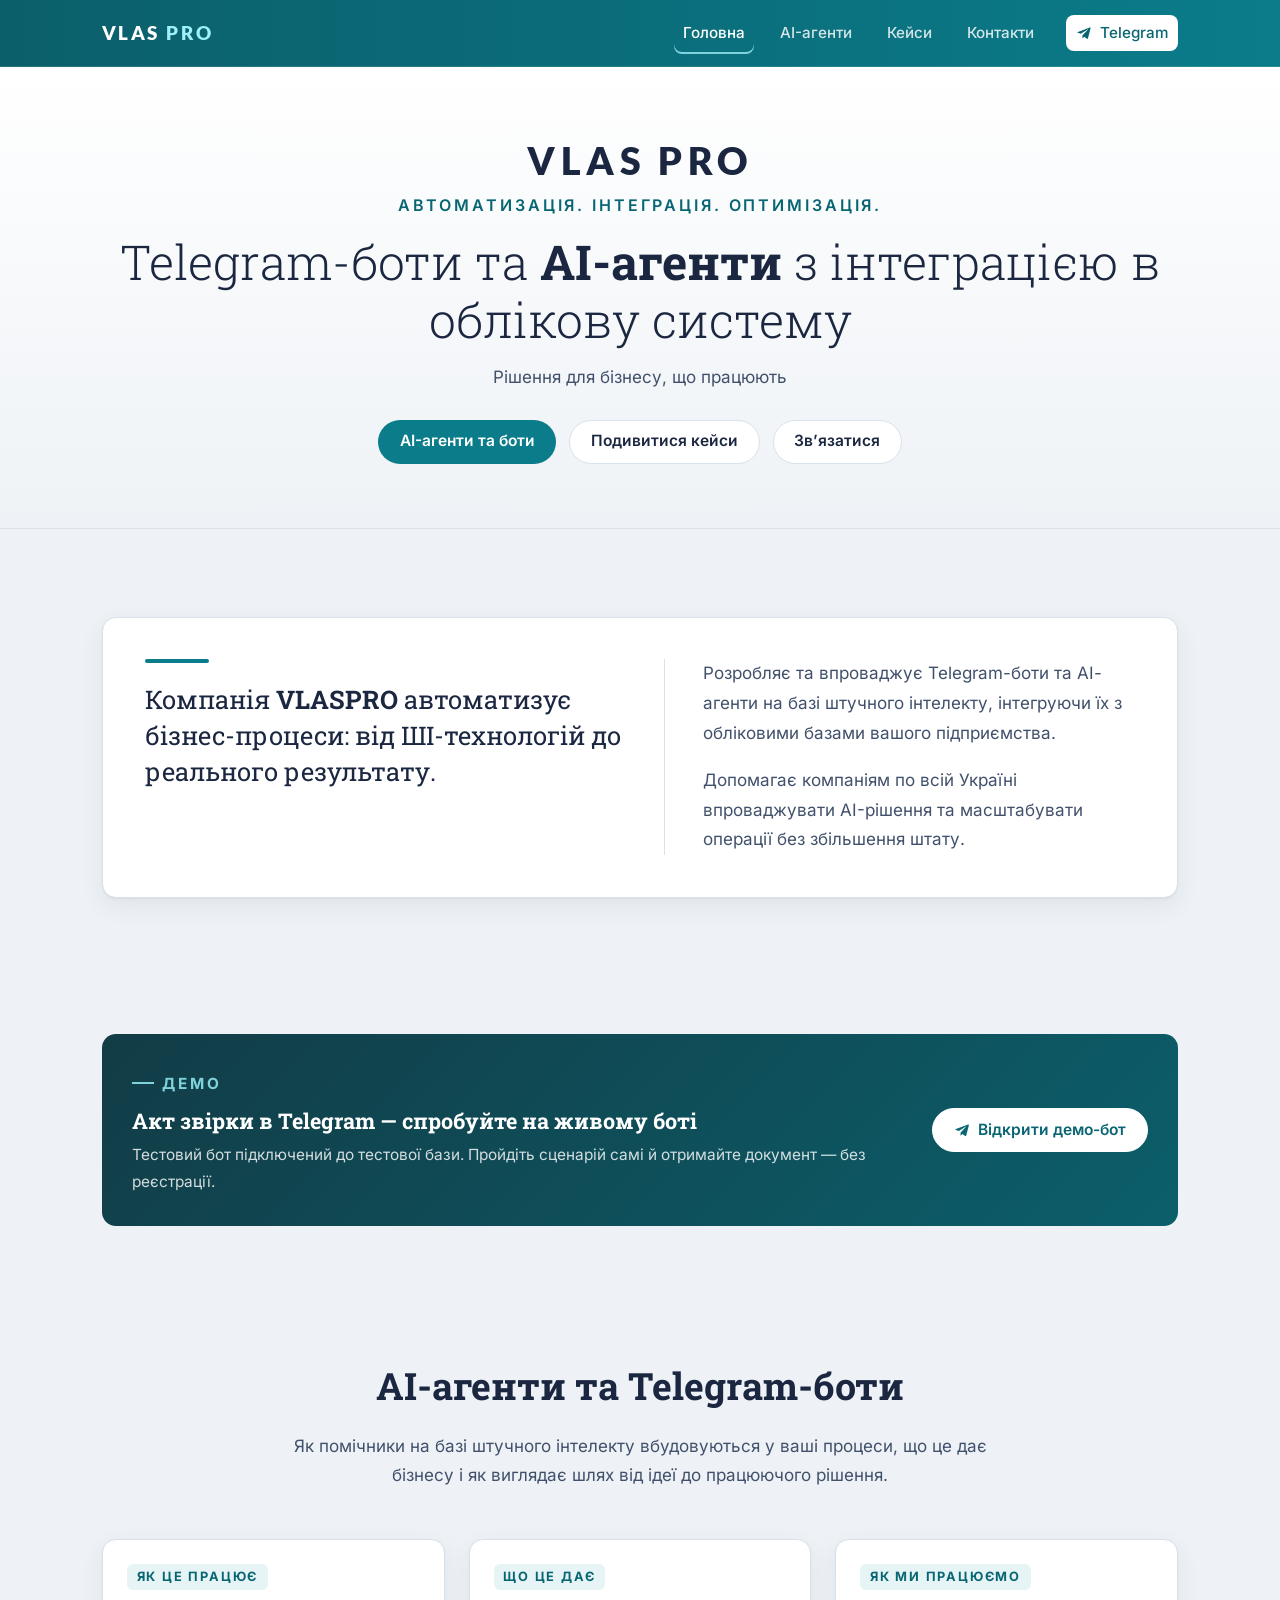
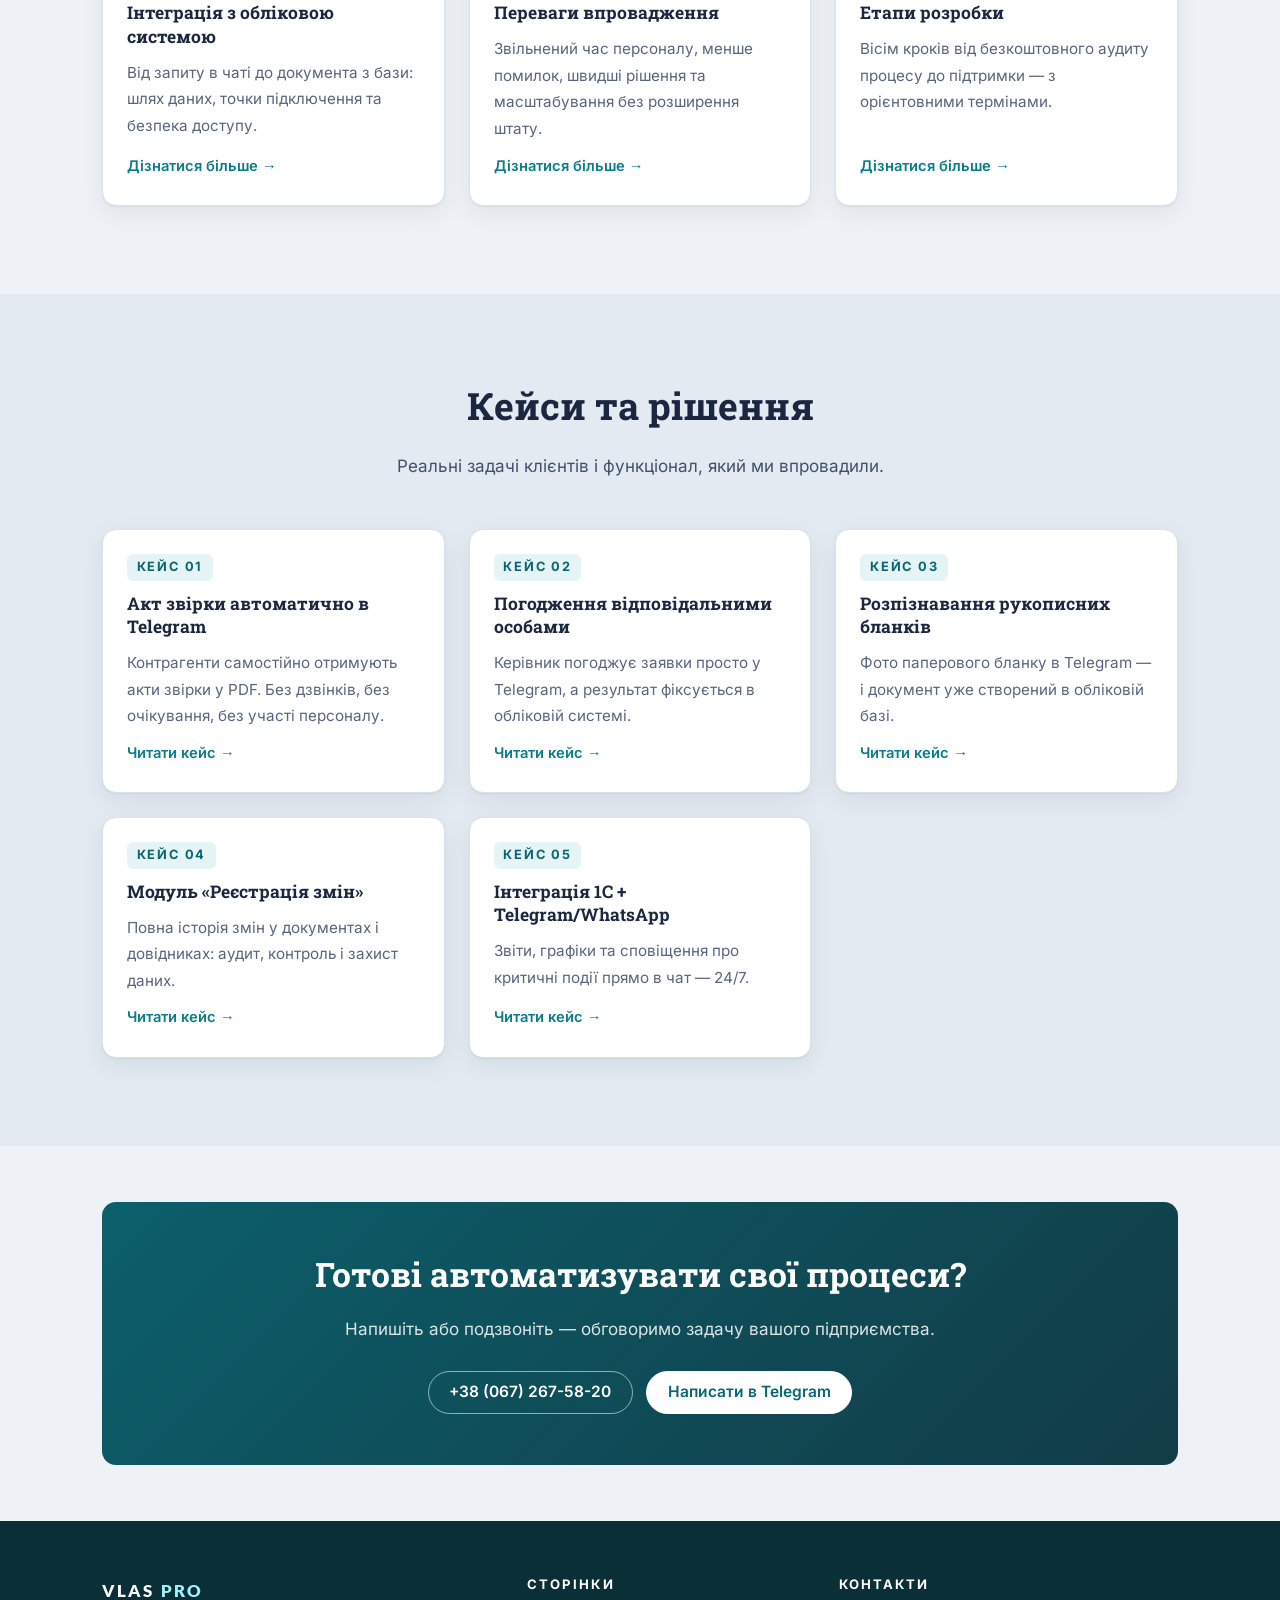
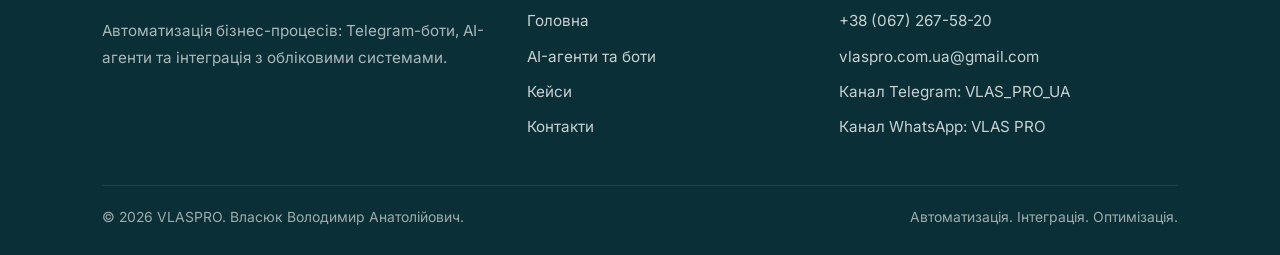
==== commit 3618cace: "Внутрішні адреси без .html GitHub Pages віддає /cases тим самим файлом cases.html (перевірено запито" ====
--- a/index.html
+++ b/index.html
@@ -55,7 +55,7 @@
         "contactType": "sales",
         "telephone": "+380672675820",
         "email": "vlaspro.com.ua@gmail.com",
-        "url": "https://vlaspro.com.ua/contacts.html",
+        "url": "https://vlaspro.com.ua/contacts",
         "availableLanguage": ["uk", "en"]
       }
     },
@@ -86,12 +86,12 @@
 
 <header class="site-head">
   <div class="wrap site-head__inner">
-    <a class="brand" href="index.html">VLAS<span>PRO</span></a>
+    <a class="brand" href="/">VLAS<span>PRO</span></a>
     <nav class="nav" aria-label="Основна навігація">
-      <a href="index.html" aria-current="page">Головна</a>
-      <a href="ai-agents.html">AI-агенти</a>
-      <a href="cases.html">Кейси</a>
-      <a href="contacts.html">Контакти</a>
+      <a href="/" aria-current="page">Головна</a>
+      <a href="/ai-agents">AI-агенти</a>
+      <a href="/cases">Кейси</a>
+      <a href="/contacts">Контакти</a>
       <a class="btn btn--sm" href="https://t.me/vlsv00" target="_blank" rel="noopener">
         <svg viewBox="0 0 24 24" aria-hidden="true"><path d="M9.8 15.6 9.6 20c.4 0 .6-.2.8-.4l2-1.9 4.1 3c.8.4 1.3.2 1.5-.7L21.9 4.9c.3-1.1-.4-1.6-1.1-1.3L2.9 10.5c-1.1.4-1.1 1-.2 1.3l4.5 1.4L17.6 6.6c.5-.3.9-.1.5.2z"/></svg>
         Telegram
@@ -109,9 +109,9 @@
       <h1>Telegram-боти та <b>AI-агенти</b> з інтеграцією в облікову систему</h1>
       <p>Рішення для бізнесу, що працюють</p>
       <div class="hero__actions">
-        <a class="btn" href="ai-agents.html">AI-агенти та боти</a>
-        <a class="btn btn--onlight" href="cases.html">Подивитися кейси</a>
-        <a class="btn btn--onlight" href="contacts.html">Зв’язатися</a>
+        <a class="btn" href="/ai-agents">AI-агенти та боти</a>
+        <a class="btn btn--onlight" href="/cases">Подивитися кейси</a>
+        <a class="btn btn--onlight" href="/contacts">Зв’язатися</a>
       </div>
     </div>
   </section>
@@ -160,19 +160,19 @@
       </div>
 
       <div class="grid grid--3">
-        <a class="tile" href="ai-agents.html#integration">
+        <a class="tile" href="/ai-agents#integration">
           <span class="tile__num">ЯК ЦЕ ПРАЦЮЄ</span>
           <h3>Інтеграція з обліковою системою</h3>
           <p>Від запиту в чаті до документа з бази: шлях даних, точки підключення та безпека доступу.</p>
           <span class="tile__go">Дізнатися більше →</span>
         </a>
-        <a class="tile" href="ai-agents.html#benefits">
+        <a class="tile" href="/ai-agents#benefits">
           <span class="tile__num">ЩО ЦЕ ДАЄ</span>
           <h3>Переваги впровадження</h3>
           <p>Звільнений час персоналу, менше помилок, швидші рішення та масштабування без розширення штату.</p>
           <span class="tile__go">Дізнатися більше →</span>
         </a>
-        <a class="tile" href="ai-agents.html#process">
+        <a class="tile" href="/ai-agents#process">
           <span class="tile__num">ЯК МИ ПРАЦЮЄМО</span>
           <h3>Етапи розробки</h3>
           <p>Вісім кроків від безкоштовного аудиту процесу до підтримки — з орієнтовними термінами.</p>
@@ -190,31 +190,31 @@
       </div>
 
       <div class="grid grid--3">
-        <a class="tile" href="cases.html#case-1">
+        <a class="tile" href="/akt-zvirky-telegram">
           <span class="tile__num">КЕЙС 01</span>
           <h3>Акт звірки автоматично в Telegram</h3>
           <p>Контрагенти самостійно отримують акти звірки у PDF. Без дзвінків, без очікування, без участі персоналу.</p>
           <span class="tile__go">Читати кейс →</span>
         </a>
-        <a class="tile" href="cases.html#case-2">
+        <a class="tile" href="/cases#case-2">
           <span class="tile__num">КЕЙС 02</span>
           <h3>Погодження відповідальними особами</h3>
           <p>Керівник погоджує заявки просто у Telegram, а результат фіксується в обліковій системі.</p>
           <span class="tile__go">Читати кейс →</span>
         </a>
-        <a class="tile" href="cases.html#case-3">
+        <a class="tile" href="/cases#case-3">
           <span class="tile__num">КЕЙС 03</span>
           <h3>Розпізнавання рукописних бланків</h3>
           <p>Фото паперового бланку в Telegram — і документ уже створений в обліковій базі.</p>
           <span class="tile__go">Читати кейс →</span>
         </a>
-        <a class="tile" href="cases.html#case-4">
+        <a class="tile" href="/cases#case-4">
           <span class="tile__num">КЕЙС 04</span>
           <h3>Модуль «Реєстрація змін»</h3>
           <p>Повна історія змін у документах і довідниках: аудит, контроль і захист даних.</p>
           <span class="tile__go">Читати кейс →</span>
         </a>
-        <a class="tile" href="cases.html#case-5">
+        <a class="tile" href="/cases#case-5">
           <span class="tile__num">КЕЙС 05</span>
           <h3>Інтеграція 1С + Telegram/WhatsApp</h3>
           <p>Звіти, графіки та сповіщення про критичні події прямо в чат — 24/7.</p>
@@ -249,10 +249,10 @@
       <div>
         <h2>Сторінки</h2>
         <ul>
-          <li><a href="index.html">Головна</a></li>
-          <li><a href="ai-agents.html">AI-агенти та боти</a></li>
-          <li><a href="cases.html">Кейси</a></li>
-          <li><a href="contacts.html">Контакти</a></li>
+          <li><a href="/">Головна</a></li>
+          <li><a href="/ai-agents">AI-агенти та боти</a></li>
+          <li><a href="/cases">Кейси</a></li>
+          <li><a href="/contacts">Контакти</a></li>
         </ul>
       </div>
       <div>
--- a/assets/css/style.css
+++ b/assets/css/style.css
@@ -16,6 +16,11 @@
   --line:       #d9e1ea;
   --accent:     #0b7c8a;
   --accent-2:   #086673;
+  /* Темні плями сторінки — тієї самої бірюзової родини, що й акцент,
+     від світлішої вгорі (смуга меню) до найглибшої внизу (підвал). */
+  --deep-1:     #0b5f6b;
+  --deep-2:     #123c46;
+  --deep-3:     #0a2f36;
   --accent-bg:  #e6f4f6;
   --plum:       #4f474e;
 
@@ -80,9 +85,11 @@
 /* --- header ------------------------------------------------------------- */
 .site-head {
   position: sticky; top: 0; z-index: 40;
-  background: rgba(27, 39, 64, .96);
+  /* Смуга меню — єдина кольорова пляма на сторінці, тому вона взята
+     не майже чорним, а фірмовим бірюзовим: від темного краю до акцентного. */
+  background: linear-gradient(90deg, var(--deep-1) 0%, var(--accent) 100%);
   backdrop-filter: saturate(140%) blur(8px);
-  border-bottom: 1px solid rgba(255, 255, 255, .08);
+  border-bottom: 1px solid rgba(255, 255, 255, .12);
 }
 
 .site-head__inner {
@@ -96,7 +103,7 @@
   font-size: 1.18rem; color: #fff; text-decoration: none; white-space: nowrap;
 }
 .brand:hover { color: #fff; }
-.brand span { color: #7fd3dd; }
+.brand span { color: #9ff0f8; }
 
 .nav { margin-left: auto; display: flex; align-items: center; gap: clamp(.35rem, 2vw, 1.1rem); }
 
@@ -110,8 +117,10 @@
 .nav a:hover { color: #fff; background: rgba(255, 255, 255, .09); }
 .nav a[aria-current="page"] { color: #fff; box-shadow: inset 0 -2px 0 #7fd3dd; }
 
-.nav .btn { margin-left: .35rem; color: #fff; }
-.nav .btn:hover { color: #fff; }
+/* кнопка Telegram стоїть на бірюзовій смузі, тому вона інверсна:
+   біла з бірюзовим написом, інакше зливалася б із тлом */
+.nav .btn { margin-left: .35rem; background: #fff; color: var(--accent-2); }
+.nav .btn:hover { background: #fff; color: var(--accent-2); box-shadow: 0 6px 18px rgba(0, 0, 0, .18); }
 
 /* narrow screens: the wordmark keeps its row, the links move below it */
 @media (max-width: 640px) {
@@ -161,15 +170,16 @@
 
 /* page hero — однакова шапка на всіх сторінках, включно з головною */
 .pagehead {
-  background: linear-gradient(180deg, #1b2740 0%, #24324f 100%);
-  color: rgba(255, 255, 255, .78);
+  background: linear-gradient(180deg, #ffffff 0%, var(--bg) 100%);
+  color: var(--ink-2);
+  border-bottom: 1px solid var(--line);
   padding: clamp(2.6rem, 7vw, 4.6rem) 0 clamp(2.4rem, 6vw, 4rem);
   text-align: center;
 }
 /* Заголовок, підпис і напис VLAS PRO однакові на всіх сторінках:
    один шрифт, одна насиченість, один розмір. */
 .pagehead h1 {
-  color: #fff; font-weight: 300; line-height: 1.2;
+  color: var(--ink); font-weight: 300; line-height: 1.2;
   font-size: clamp(1.9rem, 5.5vw, 3rem);
   margin-bottom: .3em;
 }
@@ -178,29 +188,17 @@
    80ch підібрано так, щоб довгий підпис на сторінці AI-агентів лягав
    у два рядки приблизно однакової довжини (778 і 783 px), а не 915 і 646. */
 .pagehead p:not(.pagehead__mark) { max-width: 80ch; margin-inline: auto; }
-.pagehead .kicker { color: #7fd3dd; margin-bottom: 1rem; }
+.pagehead .kicker { color: var(--accent-2); margin-bottom: 1rem; }
 
 .pagehead__mark {
   font-family: var(--mark); font-weight: 900;
   font-size: clamp(1.55rem, 5vw, 2.4rem);
-  letter-spacing: .14em; color: #fff;
+  letter-spacing: .14em; color: var(--ink);
   line-height: 1; margin: 0 0 .9rem;
 }
 
-/* головна: та сама шапка, але з банером під темною заливкою */
-.pagehead--home { position: relative; isolation: isolate; overflow: hidden; }
-
-.pagehead--home::before {
-  content: ''; position: absolute; inset: 0; z-index: -2;
-  background: url('../img/banner.jpg') center 42% / cover no-repeat;
-  /* браузери з підтримкою image-set візьмуть webp (26 КБ замість 86 КБ) */
-  background-image: image-set(url('../img/banner.webp') type('image/webp'),
-                              url('../img/banner.jpg') type('image/jpeg'));
-}
-.pagehead--home::after {
-  content: ''; position: absolute; inset: 0; z-index: -1;
-  background: linear-gradient(180deg, rgba(27, 39, 64, .90) 0%, rgba(27, 39, 64, .86) 55%, rgba(36, 50, 79, .95) 100%);
-}
+/* Головна має ту саму світлу шапку, що й решта сторінок: фонову фотографію
+   прибрано, темним на сторінці лишається тільки рядок меню. */
 
 /* заголовок має лягати в один рядок на будь-якій ширині.
    Текст завширшки ~17.8em; 4.7vw лишає запас навіть на 320 px з урахуванням
@@ -211,6 +209,11 @@
 .pagehead--home h1 { font-size: min(3rem, 4.7vw); }
 
 .pagehead--home .hero__actions { margin-top: 1.7rem; }
+
+/* .btn--onlight задумана для темних блоків (CTA внизу сторінок); у світлій
+   шапці та сама кнопка має читатися як другорядна: біла з рамкою. */
+.pagehead .btn--onlight { background: #fff; color: var(--ink); border-color: var(--line); }
+.pagehead .btn--onlight:hover { background: #fff; color: var(--ink); border-color: #b9c7d6; box-shadow: var(--shadow); }
 
 /* на малих екранах шапка стискається — однаково на всіх сторінках */
 @media (max-width: 480px) {
@@ -390,7 +393,7 @@
    до нечитабельних 143 px. */
 .trybot {
   margin-top: 1.6rem;
-  background: linear-gradient(135deg, #1b2740 0%, #123c46 100%);
+  background: linear-gradient(135deg, var(--deep-2) 0%, var(--deep-1) 100%);
   color: rgba(255, 255, 255, .82);
   border-radius: var(--radius);
   padding: clamp(1.3rem, 3.5vw, 1.9rem);
@@ -403,13 +406,20 @@
 }
 .trybot__tag::before { content: ''; width: 22px; height: 2px; background: #7fd3dd; }
 
-.trybot h3 {
+/* На головній заголовок блоку — h3, на сторінці кейсу — h2 (бо там це
+   окремий розділ сторінки). Колір потрібен обом, інакше другий лишається
+   темним кольором тексту на темному тлі. */
+.trybot h2, .trybot h3 {
   font-family: var(--slab); color: #fff;
   font-size: clamp(1.1rem, 2.6vw, 1.35rem);
   margin: 0 0 .5rem;
 }
 .trybot p { font-size: .96rem; margin: 0 0 1rem; }
 .trybot__btn { margin-bottom: .8rem; }
+
+/* тло блоку бірюзове, тому бірюзова кнопка на ньому не читається */
+.trybot .btn { background: #fff; color: var(--accent-2); border-color: #fff; }
+.trybot .btn:hover { background: #fff; color: var(--accent-2); box-shadow: 0 6px 18px rgba(0, 0, 0, .22); }
 
 .trybot__note {
   font-size: .85rem; color: rgba(255, 255, 255, .58);
@@ -526,8 +536,8 @@
 
 /* --- CTA band ----------------------------------------------------------- */
 .cta {
-  background: linear-gradient(135deg, #1b2740 0%, #123c46 100%);
-  color: rgba(255, 255, 255, .8);
+  background: linear-gradient(135deg, var(--deep-1) 0%, var(--deep-2) 100%);
+  color: rgba(255, 255, 255, .85);
   border-radius: var(--radius);
   padding: clamp(1.8rem, 5vw, 3.2rem);
   text-align: center;
@@ -536,9 +546,16 @@
 .cta p { max-width: 56ch; margin-inline: auto; }
 .cta__actions { display: flex; flex-wrap: wrap; gap: .8rem; justify-content: center; margin-top: 1.6rem; }
 
+/* Блок CTA тепер сам бірюзовий, тому бірюзова кнопка на ньому зливалася б.
+   Головна дія стає білою, другорядна — прозорою з білою рамкою. */
+.cta .btn { background: #fff; color: var(--accent-2); border-color: #fff; }
+.cta .btn:hover { background: #fff; color: var(--accent-2); box-shadow: 0 6px 18px rgba(0, 0, 0, .22); }
+.cta .btn--onlight { background: transparent; color: #fff; border-color: rgba(255, 255, 255, .55); }
+.cta .btn--onlight:hover { background: rgba(255, 255, 255, .12); color: #fff; border-color: #fff; box-shadow: none; }
+
 /* --- footer ------------------------------------------------------------- */
 .site-foot {
-  background: #16203a; color: rgba(255, 255, 255, .62);
+  background: var(--deep-3); color: rgba(255, 255, 255, .66);
   padding: clamp(2.2rem, 6vw, 3.4rem) 0 1.6rem;
   font-size: .95rem;
 }
@@ -547,7 +564,7 @@
 
 .site-foot h2 { color: #fff; font-size: .82rem; letter-spacing: .16em; text-transform: uppercase; font-family: var(--sans); margin-bottom: 1rem; }
 .site-foot a { color: rgba(255, 255, 255, .78); text-decoration: none; }
-.site-foot a:hover { color: #7fd3dd; text-decoration: underline; }
+.site-foot a:hover { color: #9ff0f8; text-decoration: underline; }
 .site-foot ul { list-style: none; margin: 0; padding: 0; }
 .site-foot li { margin-bottom: .55rem; }
 .site-foot .brand { font-size: 1.05rem; margin-bottom: .8rem; }
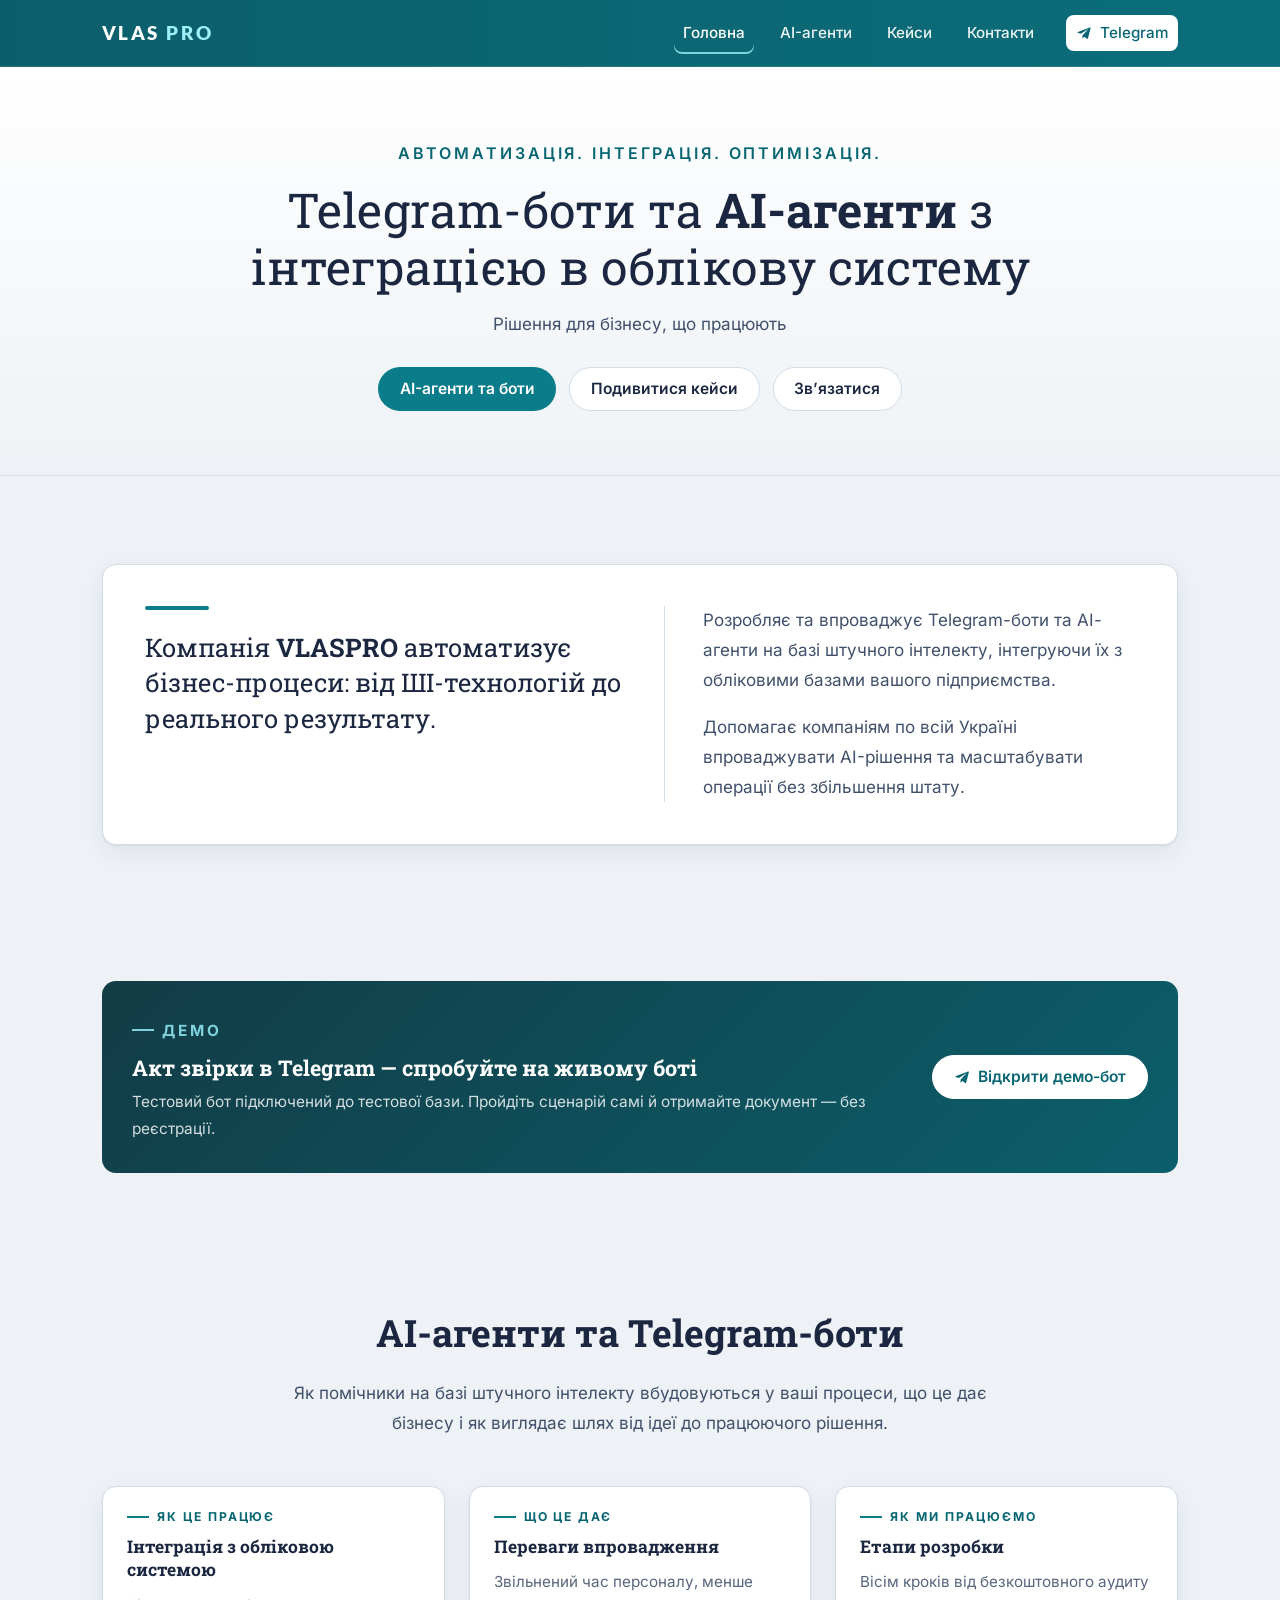
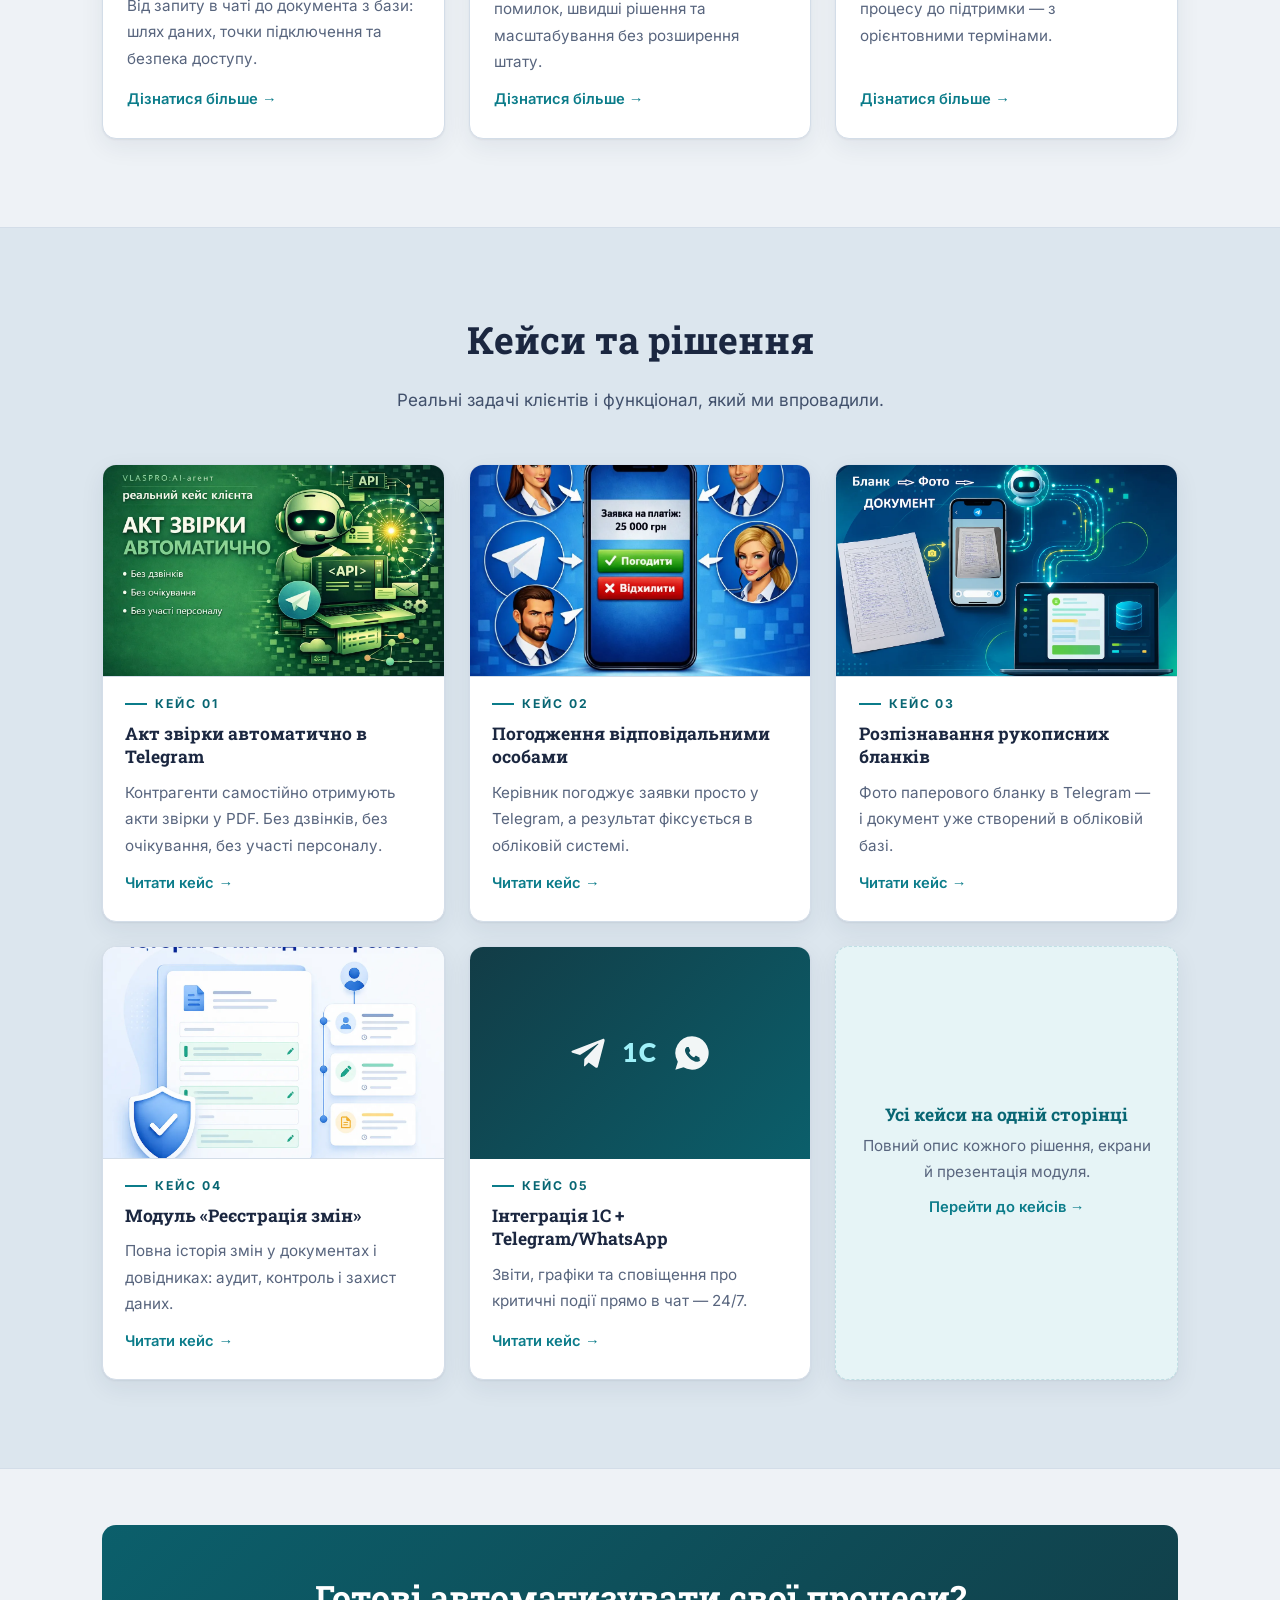
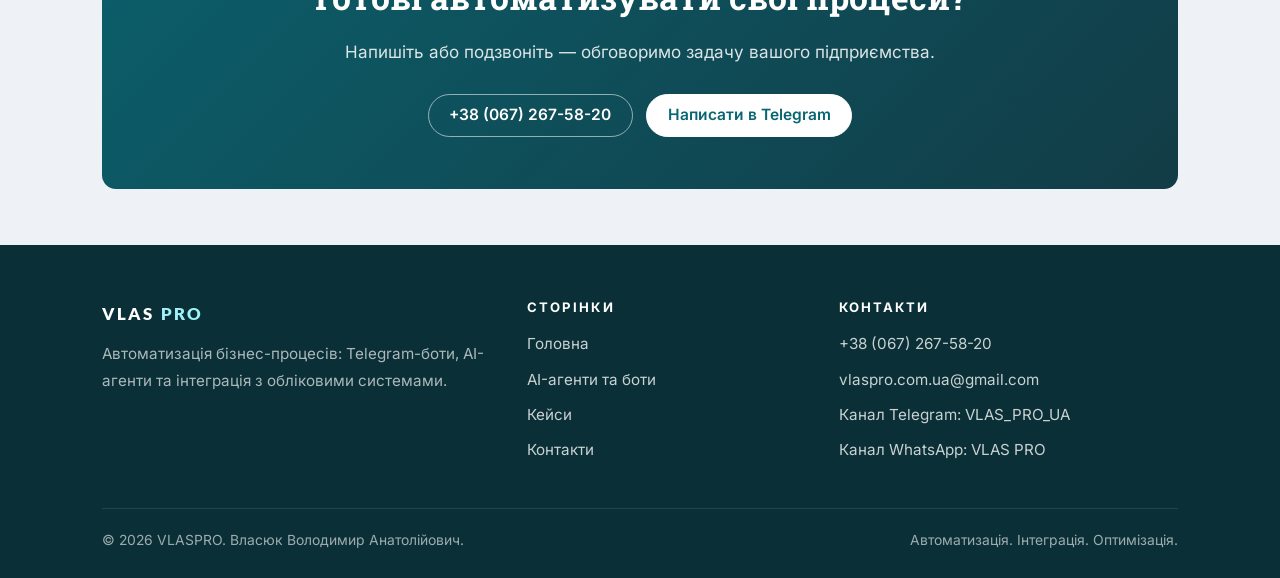
==== commit b82229e0: "Вигляд: великий H1 на мобільному, контраст меню, мініатюри кейсів Чотири дефекти: - H1 головної на 3" ====
--- a/index.html
+++ b/index.html
@@ -5,7 +5,7 @@
 <meta name="viewport" content="width=device-width, initial-scale=1">
 <title>Telegram-боти та AI-агенти з інтеграцією 1С/BAS — VLASPRO</title>
 <meta name="description" content="VLASPRO автоматизує бізнес-процеси: Telegram-боти та AI-агенти на базі штучного інтелекту з інтеграцією в облікові бази підприємства.">
-<meta name="theme-color" content="#1b2740">
+<meta name="theme-color" content="#0b5f6b">
 <link rel="icon" href="favicon.svg" type="image/svg+xml">
 <link rel="icon" href="favicon.png" sizes="32x32">
 <link rel="apple-touch-icon" href="apple-touch-icon.png">
@@ -94,7 +94,7 @@
       <a href="/contacts">Контакти</a>
       <a class="btn btn--sm" href="https://t.me/vlsv00" target="_blank" rel="noopener">
         <svg viewBox="0 0 24 24" aria-hidden="true"><path d="M9.8 15.6 9.6 20c.4 0 .6-.2.8-.4l2-1.9 4.1 3c.8.4 1.3.2 1.5-.7L21.9 4.9c.3-1.1-.4-1.6-1.1-1.3L2.9 10.5c-1.1.4-1.1 1-.2 1.3l4.5 1.4L17.6 6.6c.5-.3.9-.1.5.2z"/></svg>
-        Telegram
+        <span class="btn__txt">Telegram</span>
       </a>
     </nav>
   </div>
@@ -104,7 +104,6 @@
 
   <section class="pagehead pagehead--home">
     <div class="wrap">
-      <p class="pagehead__mark">VLAS PRO</p>
       <span class="kicker">Автоматизація. Інтеграція. Оптимізація.</span>
       <h1>Telegram-боти та <b>AI-агенти</b> з інтеграцією в облікову систему</h1>
       <p>Рішення для бізнесу, що працюють</p>
@@ -190,35 +189,79 @@
       </div>
 
       <div class="grid grid--3">
-        <a class="tile" href="/akt-zvirky-telegram">
-          <span class="tile__num">КЕЙС 01</span>
-          <h3>Акт звірки автоматично в Telegram</h3>
-          <p>Контрагенти самостійно отримують акти звірки у PDF. Без дзвінків, без очікування, без участі персоналу.</p>
-          <span class="tile__go">Читати кейс →</span>
-        </a>
-        <a class="tile" href="/cases#case-2">
-          <span class="tile__num">КЕЙС 02</span>
-          <h3>Погодження відповідальними особами</h3>
-          <p>Керівник погоджує заявки просто у Telegram, а результат фіксується в обліковій системі.</p>
-          <span class="tile__go">Читати кейс →</span>
-        </a>
-        <a class="tile" href="/cases#case-3">
-          <span class="tile__num">КЕЙС 03</span>
-          <h3>Розпізнавання рукописних бланків</h3>
-          <p>Фото паперового бланку в Telegram — і документ уже створений в обліковій базі.</p>
-          <span class="tile__go">Читати кейс →</span>
-        </a>
-        <a class="tile" href="/cases#case-4">
-          <span class="tile__num">КЕЙС 04</span>
-          <h3>Модуль «Реєстрація змін»</h3>
-          <p>Повна історія змін у документах і довідниках: аудит, контроль і захист даних.</p>
-          <span class="tile__go">Читати кейс →</span>
-        </a>
-        <a class="tile" href="/cases#case-5">
-          <span class="tile__num">КЕЙС 05</span>
-          <h3>Інтеграція 1С + Telegram/WhatsApp</h3>
-          <p>Звіти, графіки та сповіщення про критичні події прямо в чат — 24/7.</p>
-          <span class="tile__go">Читати кейс →</span>
+        <a class="tile tile--media" href="/akt-zvirky-telegram">
+          <span class="tile__thumb">
+            <picture>
+              <source srcset="assets/img/case-1.webp" type="image/webp">
+              <img src="assets/img/case-1.jpg" loading="lazy" decoding="async" alt="Телеграм-бот VLASPRO, що формує акт звірки автоматично.">
+            </picture>
+          </span>
+          <span class="tile__body">
+            <span class="tile__num">КЕЙС 01</span>
+            <h3>Акт звірки автоматично в Telegram</h3>
+            <p>Контрагенти самостійно отримують акти звірки у PDF. Без дзвінків, без очікування, без участі персоналу.</p>
+            <span class="tile__go">Читати кейс →</span>
+          </span>
+        </a>
+        <a class="tile tile--media" href="/pohodzhennya-telegram">
+          <span class="tile__thumb">
+            <picture>
+              <source srcset="assets/img/case-2.webp" type="image/webp">
+              <img src="assets/img/case-2.jpg" loading="lazy" decoding="async" alt="Заявка на платіж у Telegram з кнопками «Погодити» або «Відхилити».">
+            </picture>
+          </span>
+          <span class="tile__body">
+            <span class="tile__num">КЕЙС 02</span>
+            <h3>Погодження відповідальними особами</h3>
+            <p>Керівник погоджує заявки просто у Telegram, а результат фіксується в обліковій системі.</p>
+            <span class="tile__go">Читати кейс →</span>
+          </span>
+        </a>
+        <a class="tile tile--media" href="/rozpiznavannya-blankiv">
+          <span class="tile__thumb">
+            <picture>
+              <source srcset="assets/img/case-3.webp" type="image/webp">
+              <img src="assets/img/case-3.jpg" loading="lazy" decoding="async" alt="Рукописний бланк — фото у Telegram — готовий документ в обліковій базі.">
+            </picture>
+          </span>
+          <span class="tile__body">
+            <span class="tile__num">КЕЙС 03</span>
+            <h3>Розпізнавання рукописних бланків</h3>
+            <p>Фото паперового бланку в Telegram — і документ уже створений в обліковій базі.</p>
+            <span class="tile__go">Читати кейс →</span>
+          </span>
+        </a>
+        <a class="tile tile--media" href="/reyestratsiya-zmin">
+          <span class="tile__thumb">
+            <picture>
+              <source srcset="assets/img/case-4.webp" type="image/webp">
+              <img src="assets/img/case-4.jpg" loading="lazy" decoding="async" alt="Модуль «Реєстрація змін»: історія змін документів під контролем.">
+            </picture>
+          </span>
+          <span class="tile__body">
+            <span class="tile__num">КЕЙС 04</span>
+            <h3>Модуль «Реєстрація змін»</h3>
+            <p>Повна історія змін у документах і довідниках: аудит, контроль і захист даних.</p>
+            <span class="tile__go">Читати кейс →</span>
+          </span>
+        </a>
+        <a class="tile tile--media" href="/integratsiya-1c-telegram">
+          <span class="tile__thumb tile__thumb--mark" aria-hidden="true">
+            <svg viewBox="0 0 24 24"><path d="M9.8 15.6 9.6 20c.4 0 .6-.2.8-.4l2-1.9 4.1 3c.8.4 1.3.2 1.5-.7L21.9 4.9c.3-1.1-.4-1.6-1.1-1.3L2.9 10.5c-1.1.4-1.1 1-.2 1.3l4.5 1.4L17.6 6.6c.5-.3.9-.1.5.2z"/></svg>
+            <b>1C</b>
+            <svg viewBox="0 0 24 24"><path d="M12 2a10 10 0 0 0-8.5 15.2L2 22l4.9-1.4A10 10 0 1 0 12 2zm5.1 14c-.2.6-1.2 1.2-1.7 1.2-.5.1-1 .1-1.7-.1-1.4-.5-3.2-1.6-4.5-3.4-.9-1.2-1.4-2.4-1.4-3.3 0-.9.5-1.5.9-1.8.2-.2.4-.2.6-.2h.4c.2 0 .4 0 .5.4l.7 1.7c.1.2 0 .4-.1.5l-.4.5c-.1.2-.2.3-.1.5.5 1 1.6 2 2.7 2.5.2.1.4.1.5-.1l.5-.6c.1-.2.3-.2.5-.1l1.6.8c.3.1.4.3.4.4.1.2 0 .7-.1 1z"/></svg>
+          </span>
+          <span class="tile__body">
+            <span class="tile__num">КЕЙС 05</span>
+            <h3>Інтеграція 1С + Telegram/WhatsApp</h3>
+            <p>Звіти, графіки та сповіщення про критичні події прямо в чат — 24/7.</p>
+            <span class="tile__go">Читати кейс →</span>
+          </span>
+        </a>
+        <a class="tile tile--more" href="/cases">
+          <h3>Усі кейси на одній сторінці</h3>
+          <p>Повний опис кожного рішення, екрани й презентація модуля.</p>
+          <span class="tile__go">Перейти до кейсів →</span>
         </a>
       </div>
     </div>
@@ -272,5 +315,6 @@
   </div>
 </footer>
 
+<script src="assets/js/main.js" defer></script>
 </body>
 </html>
--- a/assets/css/style.css
+++ b/assets/css/style.css
@@ -11,13 +11,19 @@
   --ink-2:      #41506b;
   --ink-3:      #58657e;
   --bg:         #eef2f6;
-  --bg-2:       #e3eaf1;
+  /* Смуга --bg-2 раніше відрізнялася від основного тла на 3 %, через що
+     .section--alt читалася як та сама площина. Тепер різниця ~7 % —
+     помітна, але ще спокійна. */
+  --bg-2:       #dce6ee;
   --card:       #ffffff;
-  --line:       #d9e1ea;
+  --line:       #d3dde8;
   --accent:     #0b7c8a;
   --accent-2:   #086673;
   /* Темні плями сторінки — тієї самої бірюзової родини, що й акцент,
      від світлішої вгорі (смуга меню) до найглибшої внизу (підвал). */
+  /* --deep-0 — правий, світліший край смуги меню. Темніший за --accent,
+     бо на ньому лежить текст пунктів меню: з --accent виходило 3.8:1. */
+  --deep-0:     #0a6e7a;
   --deep-1:     #0b5f6b;
   --deep-2:     #123c46;
   --deep-3:     #0a2f36;
@@ -32,6 +38,11 @@
   --radius:    14px;
   --shadow:    0 1px 2px rgba(27, 39, 64, .06), 0 8px 24px rgba(27, 39, 64, .07);
   --shadow-lg: 0 2px 4px rgba(27, 39, 64, .07), 0 18px 50px rgba(27, 39, 64, .12);
+
+  /* Одна мова наведення для всіх клікабельних поверхонь: однаковий підйом
+     і однакова тривалість, незалежно від того, кнопка це, плитка чи чіп. */
+  --lift:  translateY(-2px);
+  --ease:  .18s ease;
 }
 
 /* --- base --------------------------------------------------------------- */
@@ -81,16 +92,29 @@
 .skip:focus { left: 0; color: #fff; }
 
 :focus-visible { outline: 3px solid var(--accent); outline-offset: 2px; border-radius: 4px; }
+/* На темних плямах (смуга меню, CTA, демо-блок, підвал) бірюзовий контур
+   зливається з тлом, тому там він білий. */
+.site-head :focus-visible,
+.cta :focus-visible,
+.trybot :focus-visible,
+.site-foot :focus-visible { outline-color: #fff; }
 
 /* --- header ------------------------------------------------------------- */
 .site-head {
   position: sticky; top: 0; z-index: 40;
   /* Смуга меню — єдина кольорова пляма на сторінці, тому вона взята
      не майже чорним, а фірмовим бірюзовим: від темного краю до акцентного. */
-  background: linear-gradient(90deg, var(--deep-1) 0%, var(--accent) 100%);
-  backdrop-filter: saturate(140%) blur(8px);
+  background: linear-gradient(90deg, var(--deep-1) 0%, var(--deep-0) 100%);
+  /* backdrop-filter тут нічого не давав: тло смуги непрозоре, крізь неї
+     нічого не видно, а шар композитингу створювався на кожному кадрі. */
   border-bottom: 1px solid rgba(255, 255, 255, .12);
-}
+  transition: box-shadow .22s ease;
+}
+
+/* Біла рамка знизу невидима на світлій сторінці, тож поки сторінка не
+   прокручена, смуга просто лежить на тлі. Щойно контент заїжджає під неї —
+   з'являється тінь і смуга стає явно верхнім шаром. Клас вішає main.js. */
+.site-head.is-stuck { box-shadow: 0 6px 22px rgba(10, 47, 54, .22); }
 
 .site-head__inner {
   display: flex; align-items: center; gap: 1rem;
@@ -108,7 +132,7 @@
 .nav { margin-left: auto; display: flex; align-items: center; gap: clamp(.35rem, 2vw, 1.1rem); }
 
 .nav a {
-  color: rgba(255, 255, 255, .82);
+  color: rgba(255, 255, 255, .92);
   text-decoration: none;
   font-size: .95rem; font-weight: 500;
   padding: .5rem .55rem; border-radius: 8px;
@@ -128,7 +152,12 @@
   .brand { margin-inline: auto; }
   /* чотири пункти меню не завжди вміщаються в один рядок — дозволяємо перенос */
   .nav { margin-left: 0; width: 100%; justify-content: center; gap: .15rem; flex-wrap: wrap; }
-  .nav .btn { display: none; }
+  /* Кнопку Telegram раніше тут ховали. Але саме на телефоні месенджер за
+     один дотик, тож вона лишається — без підпису, самою іконкою. Текст
+     у DOM зберігається, тому доступна назва кнопки не змінюється. */
+  .nav .btn { padding: .42rem .62rem; margin-left: .3rem; }
+  .nav .btn .btn__txt { display: none; }
+  .nav .btn svg { width: 1.2em; height: 1.2em; }
   .nav a { font-size: .92rem; padding: .45rem .5rem; }
 }
 
@@ -144,9 +173,9 @@
   color: #fff; background: var(--accent);
   border: 1px solid transparent; border-radius: 999px;
   text-decoration: none; cursor: pointer;
-  transition: background .18s ease, transform .18s ease, box-shadow .18s ease;
-}
-.btn:hover { background: var(--accent-2); color: #fff; transform: translateY(-1px); box-shadow: 0 6px 18px rgba(11, 124, 138, .28); }
+  transition: background var(--ease), transform var(--ease), box-shadow var(--ease);
+}
+.btn:hover { background: var(--accent-2); color: #fff; transform: var(--lift); box-shadow: 0 6px 18px rgba(11, 124, 138, .28); }
 .btn svg { width: 1.05em; height: 1.05em; flex: none; fill: currentColor; }
 
 .btn--ghost { background: transparent; color: var(--ink); border-color: var(--line); }
@@ -176,37 +205,35 @@
   padding: clamp(2.6rem, 7vw, 4.6rem) 0 clamp(2.4rem, 6vw, 4rem);
   text-align: center;
 }
-/* Заголовок, підпис і напис VLAS PRO однакові на всіх сторінках:
-   один шрифт, одна насиченість, один розмір. */
+/* Напис «VLAS PRO» під смугою меню прибрано з усіх сторінок: він дублював
+   логотип, що стоїть на 40 px вище тим самим шрифтом, відтісняв H1 униз
+   і на телефоні був більшим за нього (24.8 px проти 17.6 px). */
 .pagehead h1 {
-  color: var(--ink); font-weight: 300; line-height: 1.2;
+  /* 300 добре виглядало на 3rem, але на 1.9rem слаб такої ваги виходив
+     худим, а <b> усередині давав стрибок 300 → 700 в одному рядку. */
+  color: var(--ink); font-weight: 400; line-height: 1.2;
   font-size: clamp(1.9rem, 5.5vw, 3rem);
   margin-bottom: .3em;
+  text-wrap: balance;
 }
 .pagehead h1 b { font-weight: 700; }
-/* :not() — бо напис VLAS PRO вище теж є <p> і ширина його не стосується.
-   80ch підібрано так, щоб довгий підпис на сторінці AI-агентів лягав
-   у два рядки приблизно однакової довжини (778 і 783 px), а не 915 і 646. */
-.pagehead p:not(.pagehead__mark) { max-width: 80ch; margin-inline: auto; }
+/* Було 80ch заради двох рядків однакової довжини на сторінці AI-агентів.
+   Але центрований рядок завширшки 80ch важко читати: око не знаходить
+   початок наступного. 60ch — межа комфорту для центрованого тексту,
+   а за однакову довжину рядків тепер відповідає text-wrap: balance. */
+.pagehead p { max-width: 60ch; margin-inline: auto; text-wrap: balance; }
 .pagehead .kicker { color: var(--accent-2); margin-bottom: 1rem; }
 
-.pagehead__mark {
-  font-family: var(--mark); font-weight: 900;
-  font-size: clamp(1.55rem, 5vw, 2.4rem);
-  letter-spacing: .14em; color: var(--ink);
-  line-height: 1; margin: 0 0 .9rem;
-}
 
 /* Головна має ту саму світлу шапку, що й решта сторінок: фонову фотографію
    прибрано, темним на сторінці лишається тільки рядок меню. */
 
-/* заголовок має лягати в один рядок на будь-якій ширині.
-   Текст завширшки ~17.8em; 4.7vw лишає запас навіть на 320 px з урахуванням
-   смуги прокрутки, яку vw не віднімає. Перенос свідомо не заборонений
-   (без white-space: nowrap): якщо шрифт не завантажиться і підставиться
-   ширший запасний, рядок просто розділиться надвоє замість того,
-   щоб виїхати за екран. */
-.pagehead--home h1 { font-size: min(3rem, 4.7vw); }
+/* Було min(3rem, 4.7vw) — заради одного рядка на будь-якій ширині. Ціна
+   виявилася завеликою: на 375 px виходило 17.6 px, тобто головне речення
+   сайту було дрібнішим за звичайний абзац (17 px) і залишалося таким аж
+   до 647 px. Нижню межу піднято до 1.75rem; на телефоні заголовок займає
+   два рядки — це нормально і краще, ніж нечитабельний один. */
+.pagehead--home h1 { font-size: clamp(1.75rem, 4.7vw, 3rem); }
 
 .pagehead--home .hero__actions { margin-top: 1.7rem; }
 
@@ -218,7 +245,6 @@
 /* на малих екранах шапка стискається — однаково на всіх сторінках */
 @media (max-width: 480px) {
   .pagehead { padding-block: 2.2rem 2rem; }
-  .pagehead__mark { margin-bottom: .7rem; }
   .pagehead .kicker { margin-bottom: .8rem; }
   .pagehead--home .hero__actions { margin-top: 1.3rem; }
 }
@@ -226,10 +252,15 @@
 /* --- sections ----------------------------------------------------------- */
 .section { padding: clamp(2.8rem, 8vw, 5.5rem) 0; }
 .section--tight { padding-block: clamp(2rem, 6vw, 3.5rem); }
-.section--alt { background: var(--bg-2); }
+/* Тонкі лінії зверху і знизу дають смузі чіткий край — без них навіть
+   глибше тло на великому екрані розмивається в градієнт. */
+.section--alt {
+  background: var(--bg-2);
+  border-block: 1px solid var(--line);
+}
 
 .section__head { max-width: 66ch; margin: 0 auto clamp(1.8rem, 5vw, 3rem); text-align: center; }
-.section__head h2 { font-size: clamp(1.65rem, 4vw, 2.35rem); }
+.section__head h2 { font-size: clamp(1.65rem, 4vw, 2.35rem); text-wrap: balance; }
 .section__head p { color: var(--ink-2); }
 
 .lead {
@@ -277,15 +308,66 @@
   padding: 1.5rem 1.5rem 1.6rem;
   text-decoration: none; color: var(--ink-2);
   box-shadow: var(--shadow);
-  transition: transform .18s ease, box-shadow .18s ease, border-color .18s ease;
-}
-.tile:hover { transform: translateY(-3px); box-shadow: var(--shadow-lg); border-color: #c3d2e0; color: var(--ink-2); }
-
+  transition: transform var(--ease), box-shadow var(--ease), border-color var(--ease);
+  overflow: hidden;
+}
+.tile:hover { transform: var(--lift); box-shadow: var(--shadow-lg); border-color: #b8cada; color: var(--ink-2); }
+
+/* --- плитка з мініатюрою (сітка кейсів на головній) --------------------- */
+/* Картинки кейсів уже є і працюють на сторінці /cases; на головній та сама
+   сітка була суцільним сірим текстом. Мініатюра дає сітці ритм і робить
+   кейс упізнаваним ще до кліку. */
+.tile--media { padding: 0; gap: 0; }
+.tile--media .tile__thumb {
+  display: block; flex: none;
+  aspect-ratio: 16 / 10; overflow: hidden;
+  background: var(--bg-2); border-bottom: 1px solid var(--line);
+}
+.tile--media .tile__thumb picture { display: block; height: 100%; }
+
+/* Кейс 05 ілюстрований лише текстовими слайдами презентації — у мініатюрі
+   вони виглядали б як обрізаний аркуш із літерами. Замість фото — панель
+   у кольорах сайту з позначенням обох месенджерів. */
+.tile--media .tile__thumb--mark {
+  display: flex; align-items: center; justify-content: center; gap: .9rem;
+  background: linear-gradient(135deg, var(--deep-2) 0%, var(--deep-1) 100%);
+  border-bottom: 0;
+}
+.tile--media .tile__thumb--mark svg { width: 40px; height: 40px; fill: #fff; opacity: .95; }
+.tile--media .tile__thumb--mark b {
+  font: 900 1.6rem/1 var(--mark); letter-spacing: .06em;
+  color: #9ff0f8;
+}
+.tile--media .tile__thumb img {
+  width: 100%; height: 100%; object-fit: cover;
+  transition: transform .45s ease;
+}
+.tile--media:hover .tile__thumb img { transform: scale(1.045); }
+.tile__body {
+  flex: 1; display: flex; flex-direction: column; gap: .7rem;
+  padding: 1.3rem 1.4rem 1.5rem;
+}
+
+/* плитка-посилання «усі кейси» — закриває порожню комірку в кінці сітки */
+.tile--more {
+  justify-content: center; align-items: center; text-align: center;
+  background: var(--accent-bg); border-color: #bfdfe4; border-style: dashed;
+  gap: .4rem;
+}
+.tile--more:hover { border-color: #9ccfd6; }
+.tile--more h3 { color: var(--accent-2); }
+.tile--more .tile__go { margin-top: .2rem; }
+
+/* Була тонована плашка зі скругленням — тобто рівно та сама форма, що й
+   у клікабельних .jump__list a та summary. Тепер у підписів свій вигляд
+   (риска + капітель, як у .case__badge), а тонована плашка лишилася
+   ознакою того, на що можна натиснути. */
 .tile__num {
-  font: 700 .8rem/1 var(--sans); letter-spacing: .14em;
-  color: var(--accent-2); background: var(--accent-bg);
-  padding: .42rem .6rem; border-radius: 6px; align-self: flex-start;
-}
+  display: inline-flex; align-items: center; gap: .5rem; align-self: flex-start;
+  font: 700 .76rem/1 var(--sans); letter-spacing: .16em;
+  color: var(--accent-2);
+}
+.tile__num::before { content: ''; flex: none; width: 22px; height: 2px; background: var(--accent); }
 .tile h3 { font-size: 1.09rem; margin: 0; line-height: 1.35; }
 .tile p { font-size: .95rem; color: var(--ink-3); margin: 0; }
 .tile__go { margin-top: auto; font-weight: 600; font-size: .92rem; color: var(--accent); }
@@ -477,13 +559,13 @@
 .slider__viewport {
   display: flex; overflow-x: auto; scroll-snap-type: x mandatory;
   gap: 0; border-radius: var(--radius);
-  background: #0f1626; border: 1px solid var(--line); box-shadow: var(--shadow);
+  background: var(--deep-3); border: 1px solid var(--line); box-shadow: var(--shadow);
   scrollbar-width: none;
 }
 .slider__viewport::-webkit-scrollbar { display: none; }
 
 .slider__slide { flex: 0 0 100%; scroll-snap-align: center; }
-.slider__slide img { width: 100%; aspect-ratio: 16 / 9; object-fit: contain; background: #0f1626; }
+.slider__slide img { width: 100%; aspect-ratio: 16 / 9; object-fit: contain; background: var(--deep-3); }
 
 .slider__bar {
   display: flex; align-items: center; justify-content: center; gap: .8rem;
@@ -494,9 +576,9 @@
   display: inline-flex; align-items: center; justify-content: center;
   border: 1px solid var(--line); background: var(--card); color: var(--ink);
   border-radius: 50%; cursor: pointer; box-shadow: var(--shadow);
-  transition: background .15s ease, color .15s ease, opacity .15s ease;
-}
-.slider__btn:hover:not(:disabled) { background: var(--ink); color: #fff; border-color: var(--ink); }
+  transition: background var(--ease), color var(--ease), transform var(--ease), opacity var(--ease);
+}
+.slider__btn:hover:not(:disabled) { background: var(--ink); color: #fff; border-color: var(--ink); transform: var(--lift); }
 .slider__btn:disabled { opacity: .35; cursor: default; }
 .slider__btn svg { width: 18px; height: 18px; fill: none; stroke: currentColor; stroke-width: 2.2; stroke-linecap: round; stroke-linejoin: round; }
 
@@ -508,8 +590,19 @@
 .slider__hint { text-align: center; font-size: .88rem; color: var(--ink-3); margin-top: .55rem; }
 
 /* --- contacts ----------------------------------------------------------- */
+/* align-items: start лишав під короткою лівою колонкою порожнє дно картки.
+   Тепер колонки тягнуться на однакову висоту, між ними лінія (як у .about),
+   а кнопки притиснуті донизу — низ картки заповнений з обох боків. */
 .contact { display: grid; gap: clamp(1.5rem, 4vw, 2.5rem); }
-@media (min-width: 860px) { .contact { grid-template-columns: 1fr 1fr; align-items: start; } }
+@media (min-width: 860px) {
+  .contact { grid-template-columns: minmax(0, 1fr) minmax(0, 1fr); align-items: stretch; }
+  .contact__side {
+    padding-right: clamp(1.5rem, 3vw, 2.4rem);
+    border-right: 1px solid var(--line);
+  }
+}
+.contact__side { display: flex; flex-direction: column; }
+.contact__side .hero__actions { margin-top: auto; padding-top: 1.2rem; }
 
 .contact__name { font-size: clamp(1.35rem, 3vw, 1.8rem); margin-bottom: .2em; }
 .contact__role { color: var(--ink-3); margin-bottom: 1.6rem; }
@@ -591,8 +684,9 @@
   font-size: .92rem; font-weight: 600; text-decoration: none;
   color: var(--accent-2); background: var(--accent-bg);
   border: 1px solid transparent; border-radius: 999px;
-}
-.jump__list a:hover { background: #d5ebee; border-color: #b6dde2; color: var(--accent-2); }
+  transition: background var(--ease), border-color var(--ease), transform var(--ease);
+}
+.jump__list a:hover { background: #d5ebee; border-color: #b6dde2; color: var(--accent-2); transform: var(--lift); }
 
 /* сітка у дві колонки */
 .grid--2 { grid-template-columns: repeat(auto-fit, minmax(min(320px, 100%), 1fr)); }
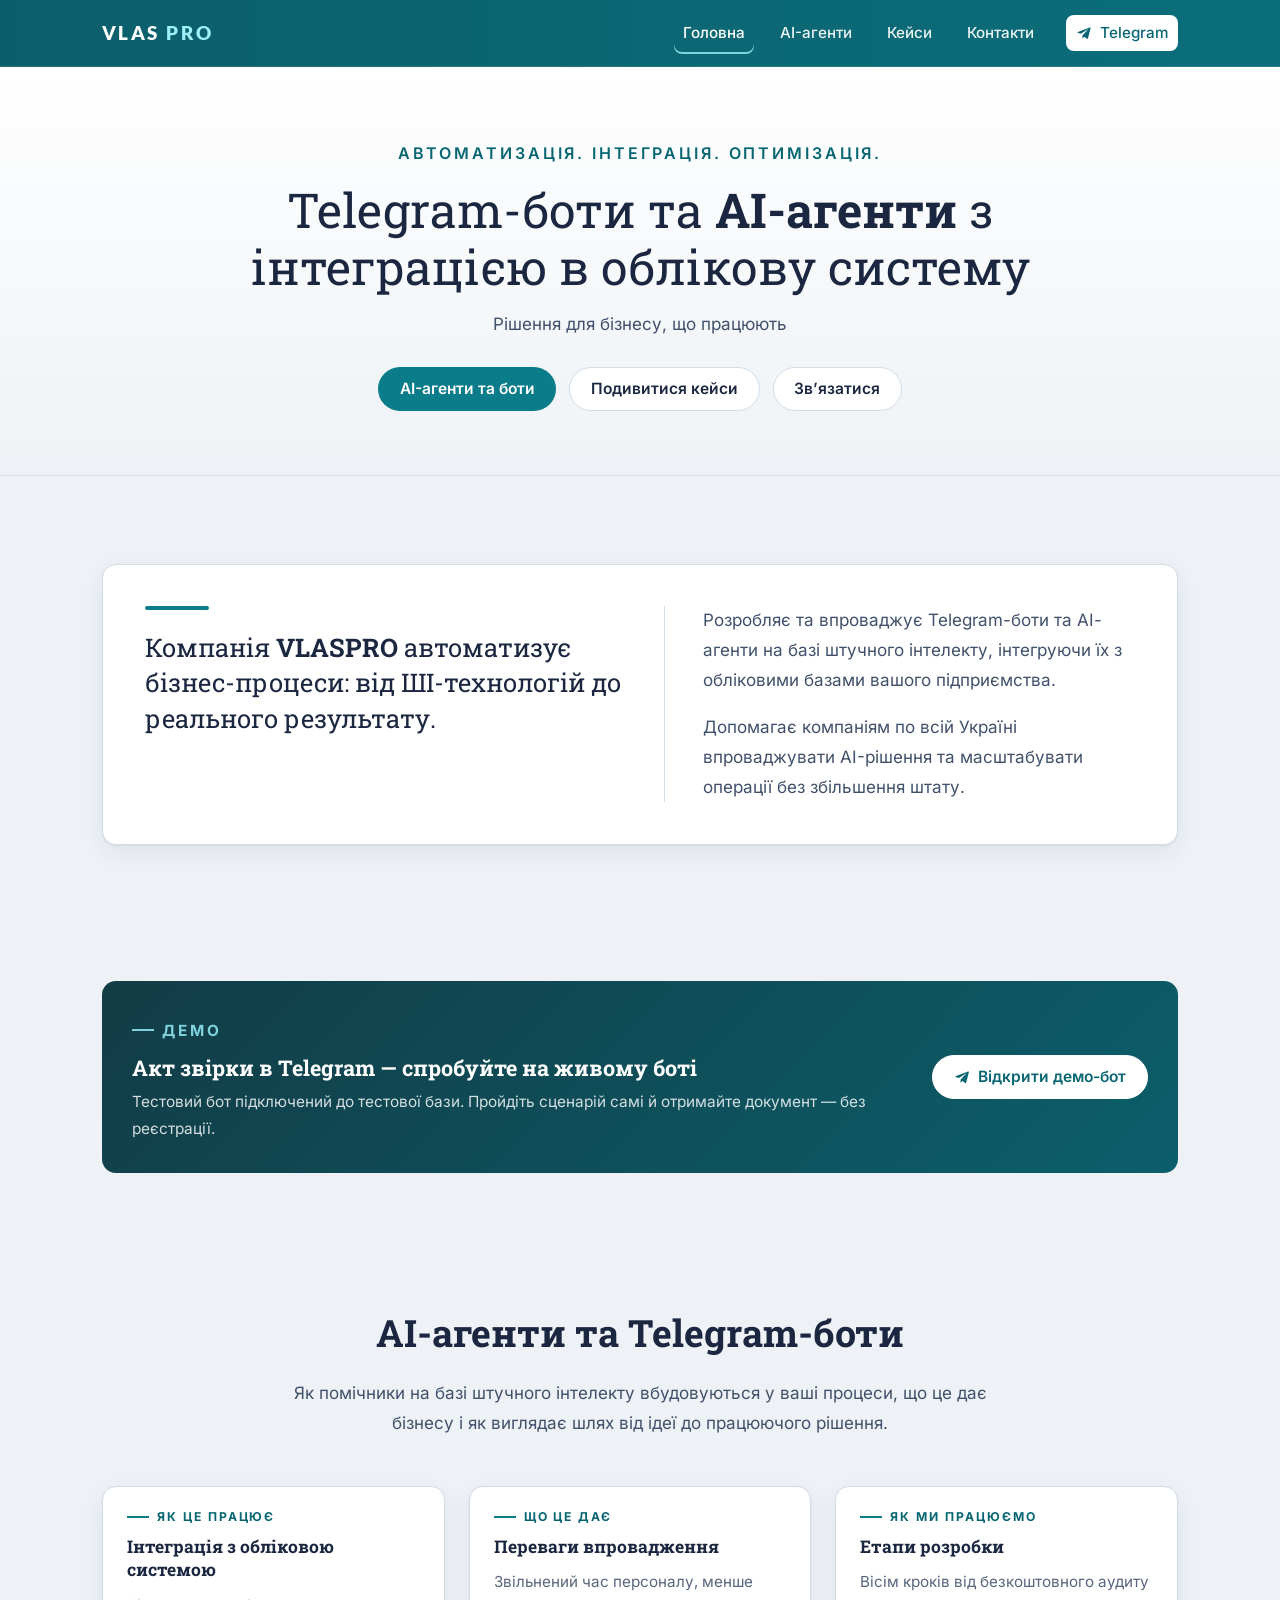
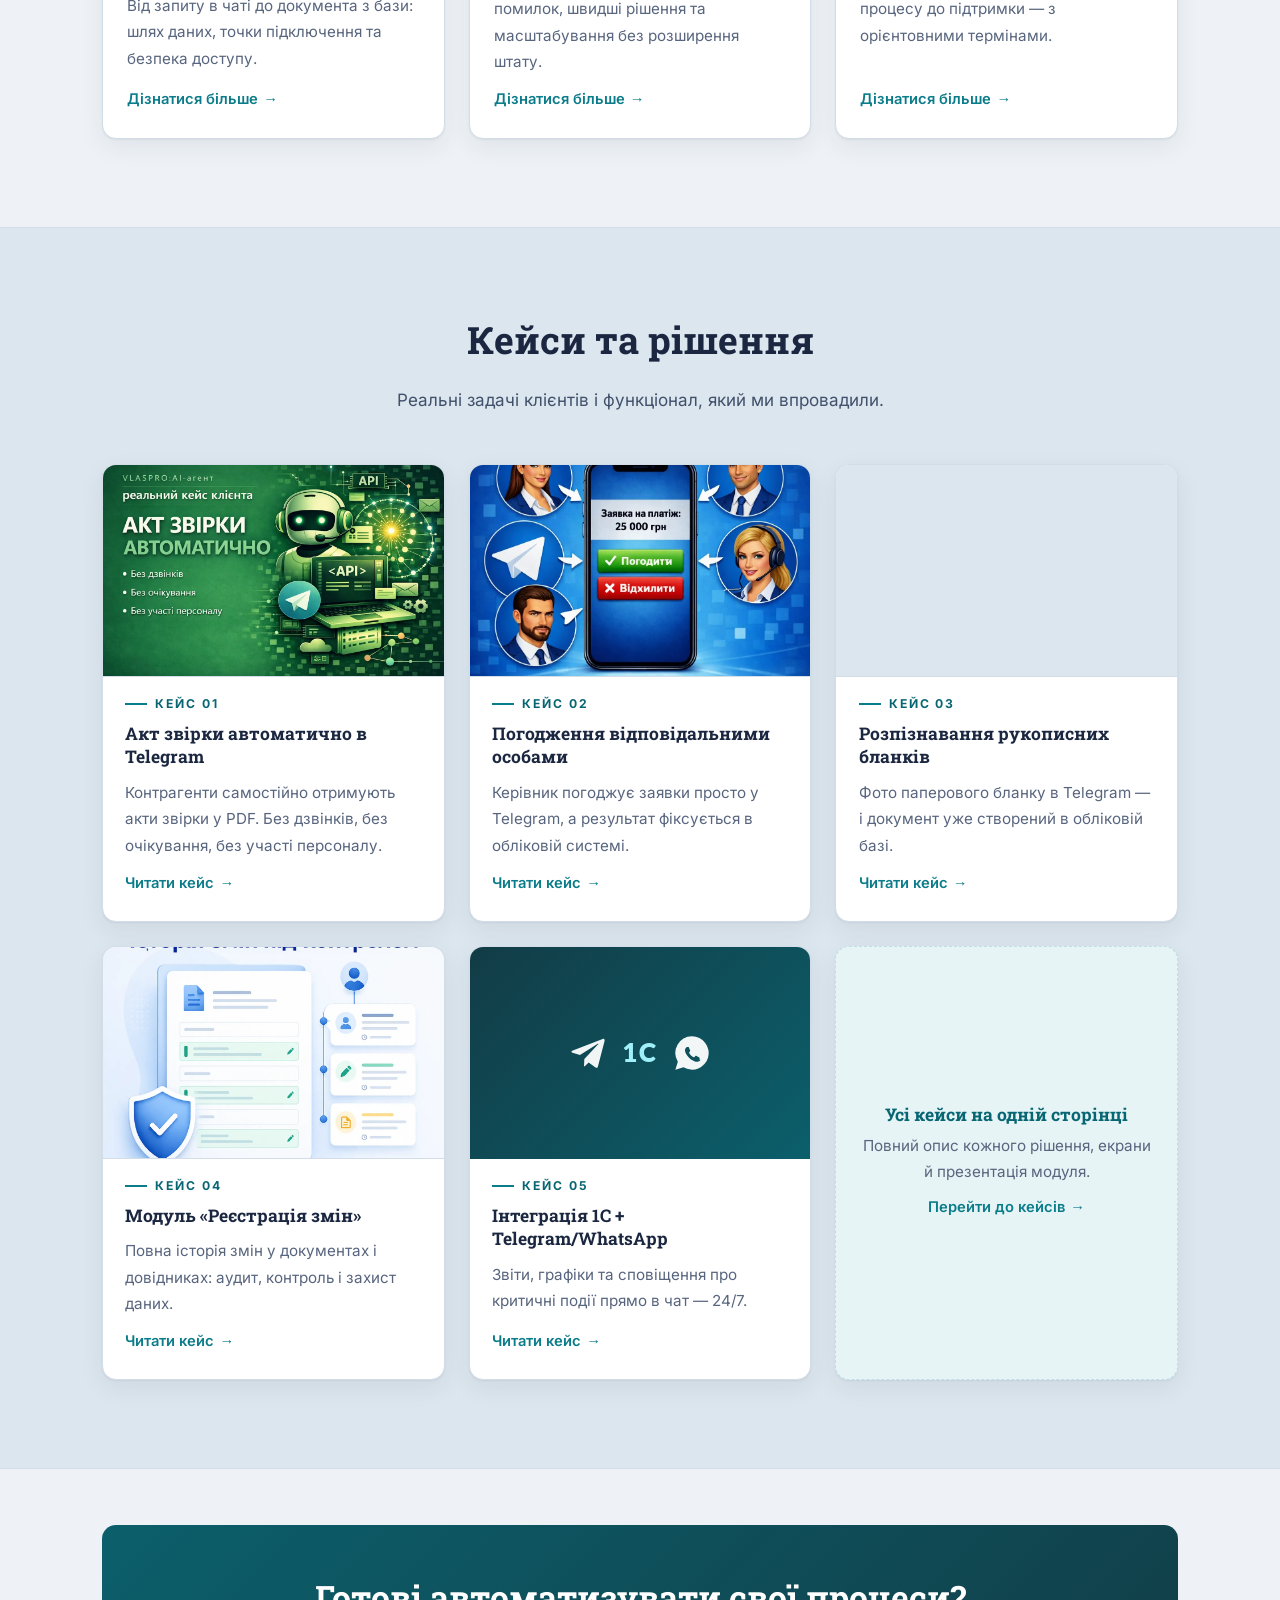
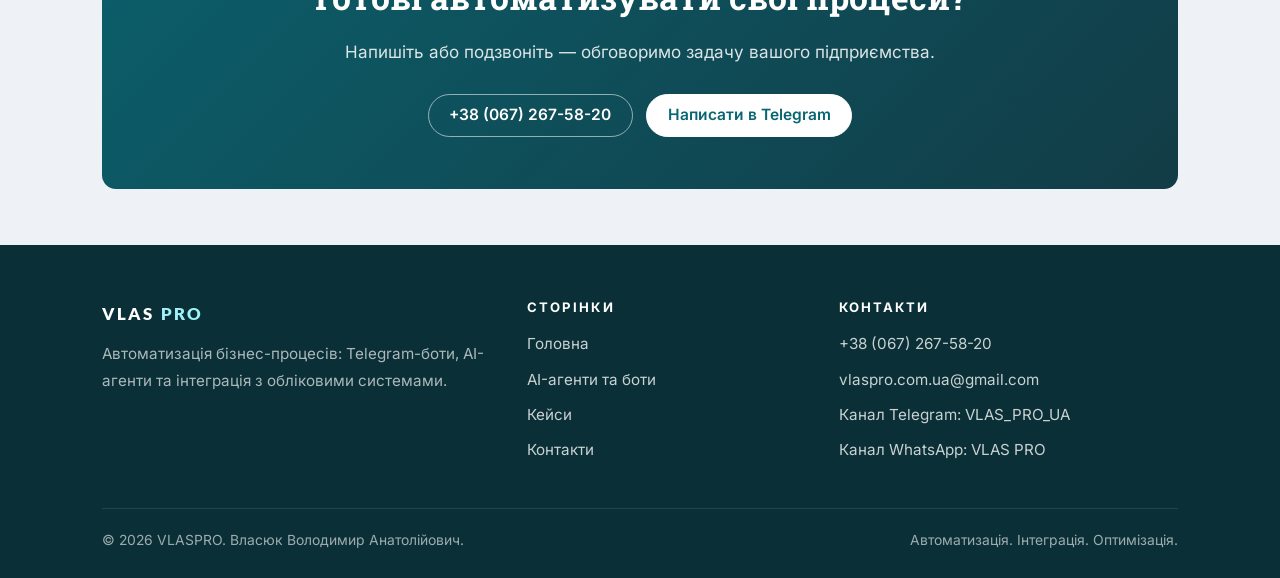
==== commit 8978ebee: "Рух: поява блоків, розкриття details, смуга прогресу Увесь рух службовий: показує, що з'явилося, що " ====
--- a/index.html
+++ b/index.html
@@ -163,19 +163,19 @@
           <span class="tile__num">ЯК ЦЕ ПРАЦЮЄ</span>
           <h3>Інтеграція з обліковою системою</h3>
           <p>Від запиту в чаті до документа з бази: шлях даних, точки підключення та безпека доступу.</p>
-          <span class="tile__go">Дізнатися більше →</span>
+          <span class="tile__go">Дізнатися більше</span>
         </a>
         <a class="tile" href="/ai-agents#benefits">
           <span class="tile__num">ЩО ЦЕ ДАЄ</span>
           <h3>Переваги впровадження</h3>
           <p>Звільнений час персоналу, менше помилок, швидші рішення та масштабування без розширення штату.</p>
-          <span class="tile__go">Дізнатися більше →</span>
+          <span class="tile__go">Дізнатися більше</span>
         </a>
         <a class="tile" href="/ai-agents#process">
           <span class="tile__num">ЯК МИ ПРАЦЮЄМО</span>
           <h3>Етапи розробки</h3>
           <p>Вісім кроків від безкоштовного аудиту процесу до підтримки — з орієнтовними термінами.</p>
-          <span class="tile__go">Дізнатися більше →</span>
+          <span class="tile__go">Дізнатися більше</span>
         </a>
       </div>
     </div>
@@ -200,7 +200,7 @@
             <span class="tile__num">КЕЙС 01</span>
             <h3>Акт звірки автоматично в Telegram</h3>
             <p>Контрагенти самостійно отримують акти звірки у PDF. Без дзвінків, без очікування, без участі персоналу.</p>
-            <span class="tile__go">Читати кейс →</span>
+            <span class="tile__go">Читати кейс</span>
           </span>
         </a>
         <a class="tile tile--media" href="/pohodzhennya-telegram">
@@ -214,7 +214,7 @@
             <span class="tile__num">КЕЙС 02</span>
             <h3>Погодження відповідальними особами</h3>
             <p>Керівник погоджує заявки просто у Telegram, а результат фіксується в обліковій системі.</p>
-            <span class="tile__go">Читати кейс →</span>
+            <span class="tile__go">Читати кейс</span>
           </span>
         </a>
         <a class="tile tile--media" href="/rozpiznavannya-blankiv">
@@ -228,7 +228,7 @@
             <span class="tile__num">КЕЙС 03</span>
             <h3>Розпізнавання рукописних бланків</h3>
             <p>Фото паперового бланку в Telegram — і документ уже створений в обліковій базі.</p>
-            <span class="tile__go">Читати кейс →</span>
+            <span class="tile__go">Читати кейс</span>
           </span>
         </a>
         <a class="tile tile--media" href="/reyestratsiya-zmin">
@@ -242,7 +242,7 @@
             <span class="tile__num">КЕЙС 04</span>
             <h3>Модуль «Реєстрація змін»</h3>
             <p>Повна історія змін у документах і довідниках: аудит, контроль і захист даних.</p>
-            <span class="tile__go">Читати кейс →</span>
+            <span class="tile__go">Читати кейс</span>
           </span>
         </a>
         <a class="tile tile--media" href="/integratsiya-1c-telegram">
@@ -255,13 +255,13 @@
             <span class="tile__num">КЕЙС 05</span>
             <h3>Інтеграція 1С + Telegram/WhatsApp</h3>
             <p>Звіти, графіки та сповіщення про критичні події прямо в чат — 24/7.</p>
-            <span class="tile__go">Читати кейс →</span>
+            <span class="tile__go">Читати кейс</span>
           </span>
         </a>
         <a class="tile tile--more" href="/cases">
           <h3>Усі кейси на одній сторінці</h3>
           <p>Повний опис кожного рішення, екрани й презентація модуля.</p>
-          <span class="tile__go">Перейти до кейсів →</span>
+          <span class="tile__go">Перейти до кейсів</span>
         </a>
       </div>
     </div>
--- a/assets/css/style.css
+++ b/assets/css/style.css
@@ -48,7 +48,12 @@
 /* --- base --------------------------------------------------------------- */
 *, *::before, *::after { box-sizing: border-box; }
 
-html { -webkit-text-size-adjust: 100%; scroll-behavior: smooth; }
+html {
+  -webkit-text-size-adjust: 100%;
+  scroll-behavior: smooth;
+  /* дозволяє анімувати block-size до auto — потрібне для розкриття <details> */
+  interpolate-size: allow-keywords;
+}
 
 body {
   margin: 0;
@@ -836,8 +841,94 @@
 .faq details.more[open] > summary { margin-bottom: 0; color: var(--accent-2); }
 .faq .more__body { padding: 0 .6rem 1.2rem; }
 
+
+/* --- рух ---------------------------------------------------------------- */
+/* Увесь рух тут службовий: показує, що з'явилося, що розкрилося, куди веде
+   посилання і де ти в довгому тексті. Нічого не рухається саме собою.
+   Наведення сховане за @media (hover: hover), щоб на дотику не лишалося
+   «залиплих» станів, а поява блоків узагалі не вмикається, якщо в системі
+   просять менше руху. */
+
+/* поява блоків при прокрутці — клас вішає main.js і знімає його, щойно
+   блок проявився, тож наведення на плитку далі працює як завжди */
+.reveal { opacity: 0; transform: translateY(14px); }
+.reveal.is-in {
+  opacity: 1; transform: none;
+  transition: opacity .5s ease, transform .5s ease;
+}
+
+/* стрілка підпису їде вправо разом із підйомом картки */
+.tile__go::after {
+  content: '→'; display: inline-block; margin-left: .35em;
+  transition: transform var(--ease);
+}
+@media (hover: hover) {
+  .tile:hover .tile__go::after { transform: translateX(4px); }
+}
+
+/* підкреслення пункту меню росте зліва; стоїть там само, де позначка
+   активної сторінки, тому обидва стани виглядають як одне й те саме */
+@media (hover: hover) {
+  .nav a:not(.btn) { position: relative; }
+  .nav a:not(.btn)::after {
+    content: ''; position: absolute; left: 0; right: 0; bottom: 0; height: 2px;
+    background: #7fd3dd;
+    transform: scaleX(0); transform-origin: left;
+    transition: transform .2s ease;
+  }
+  .nav a:not(.btn):hover::after { transform: scaleX(1); }
+}
+
+/* літачок на кнопці Telegram трохи злітає — тільки на тій кнопці, що веде
+   в месенджер, бо решта іконок не про політ */
+@media (hover: hover) {
+  .btn[href*="t.me"] svg { transition: transform var(--ease); }
+  .btn[href*="t.me"]:hover svg { transform: translate(2px, -2px) rotate(-8deg); }
+}
+
+/* розкриття <details> з нульової висоти до auto. Там, де браузер ще не знає
+   ::details-content, блок розкривається миттєво — рівно як дотепер. */
+@supports selector(::details-content) {
+  details.more::details-content {
+    block-size: 0; overflow: hidden; opacity: 0;
+    transition: block-size .32s ease, opacity .25s ease,
+                content-visibility .32s allow-discrete;
+  }
+  details.more[open]::details-content { block-size: auto; opacity: 1; }
+}
+
+/* мініатюри кейсів проявляються замість того, щоб вискочити з сірого
+   прямокутника. Клас отримують лише ті картинки, які на момент запуску
+   скрипта ще не завантажені, — намальована картинка не блимне. */
+.tile__thumb img.is-fading { opacity: 0; transition: opacity .4s ease, transform .45s ease; }
+.tile__thumb img.is-fading.is-loaded { opacity: 1; }
+
+/* сусідні кадри слайдера притемнені, тому видно, що стрічка їде.
+   Клас is-js вішає main.js: без скрипта всі кадри лишаються звичайними. */
+.slider.is-js .slider__slide { opacity: .5; transition: opacity .3s ease; }
+.slider.is-js .slider__slide.is-current { opacity: 1; }
+
+/* смуга прогресу читання на довгих сторінках; елемент створює main.js */
+.readbar {
+  position: fixed; left: 0; top: 0; z-index: 60;
+  width: 100%; height: 3px;
+  background: #7fd3dd;
+  transform: scaleX(0); transform-origin: 0 50%;
+}
+
+/* прокручена смуга меню трохи підбирається. Тільки на широких екранах:
+   на телефоні пункти меню стоять другим рядком і зміна висоти смикала б
+   верстку під нею. */
+@media (min-width: 641px) {
+  .site-head__inner { transition: min-height .22s ease; }
+  .site-head.is-compact .site-head__inner { min-height: 54px; }
+}
+
 /* --- misc --------------------------------------------------------------- */
 @media (prefers-reduced-motion: reduce) {
   html { scroll-behavior: auto; }
   *, *::before, *::after { transition-duration: .001ms !important; animation-duration: .001ms !important; }
-}
+  /* main.js і так не вмикає появу при reduce, але якщо налаштування
+     змінили вже на відкритій сторінці — блоки не лишаться невидимими */
+  .reveal, .reveal.is-in { opacity: 1 !important; transform: none !important; }
+}
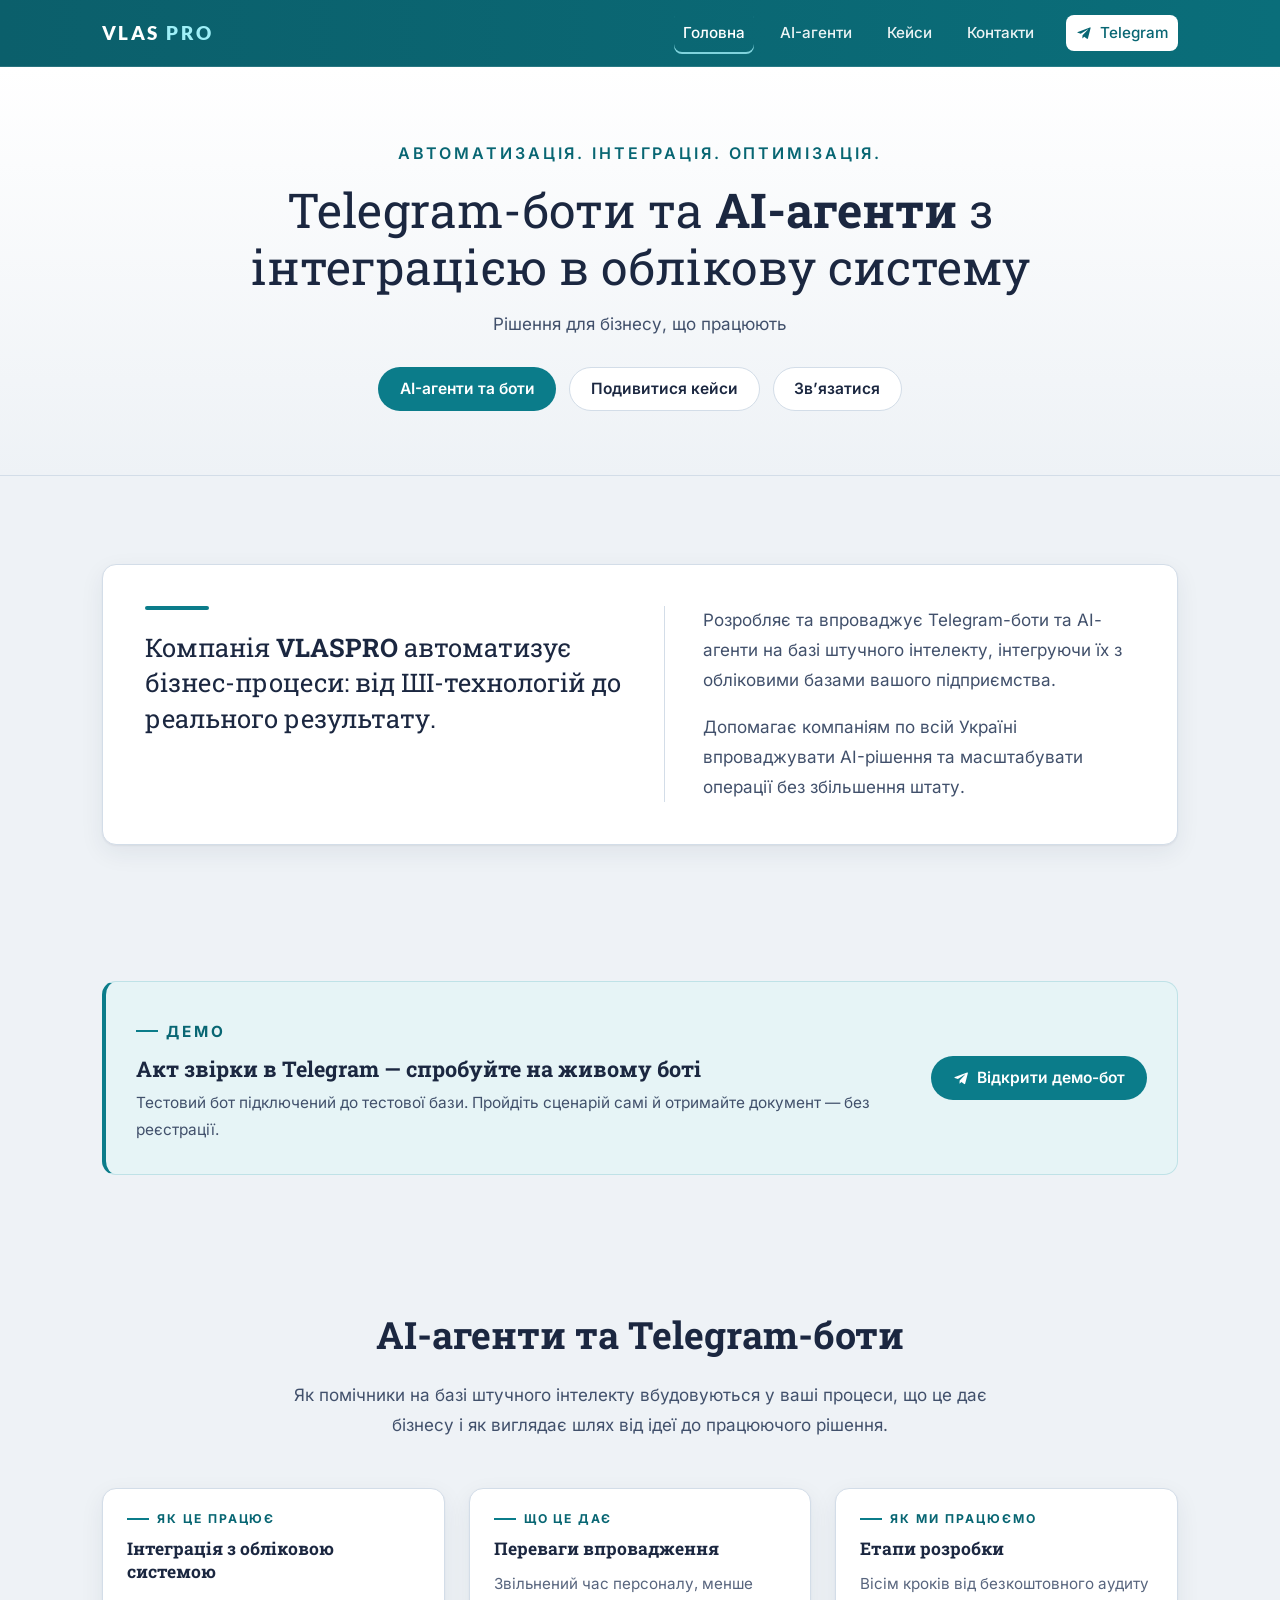
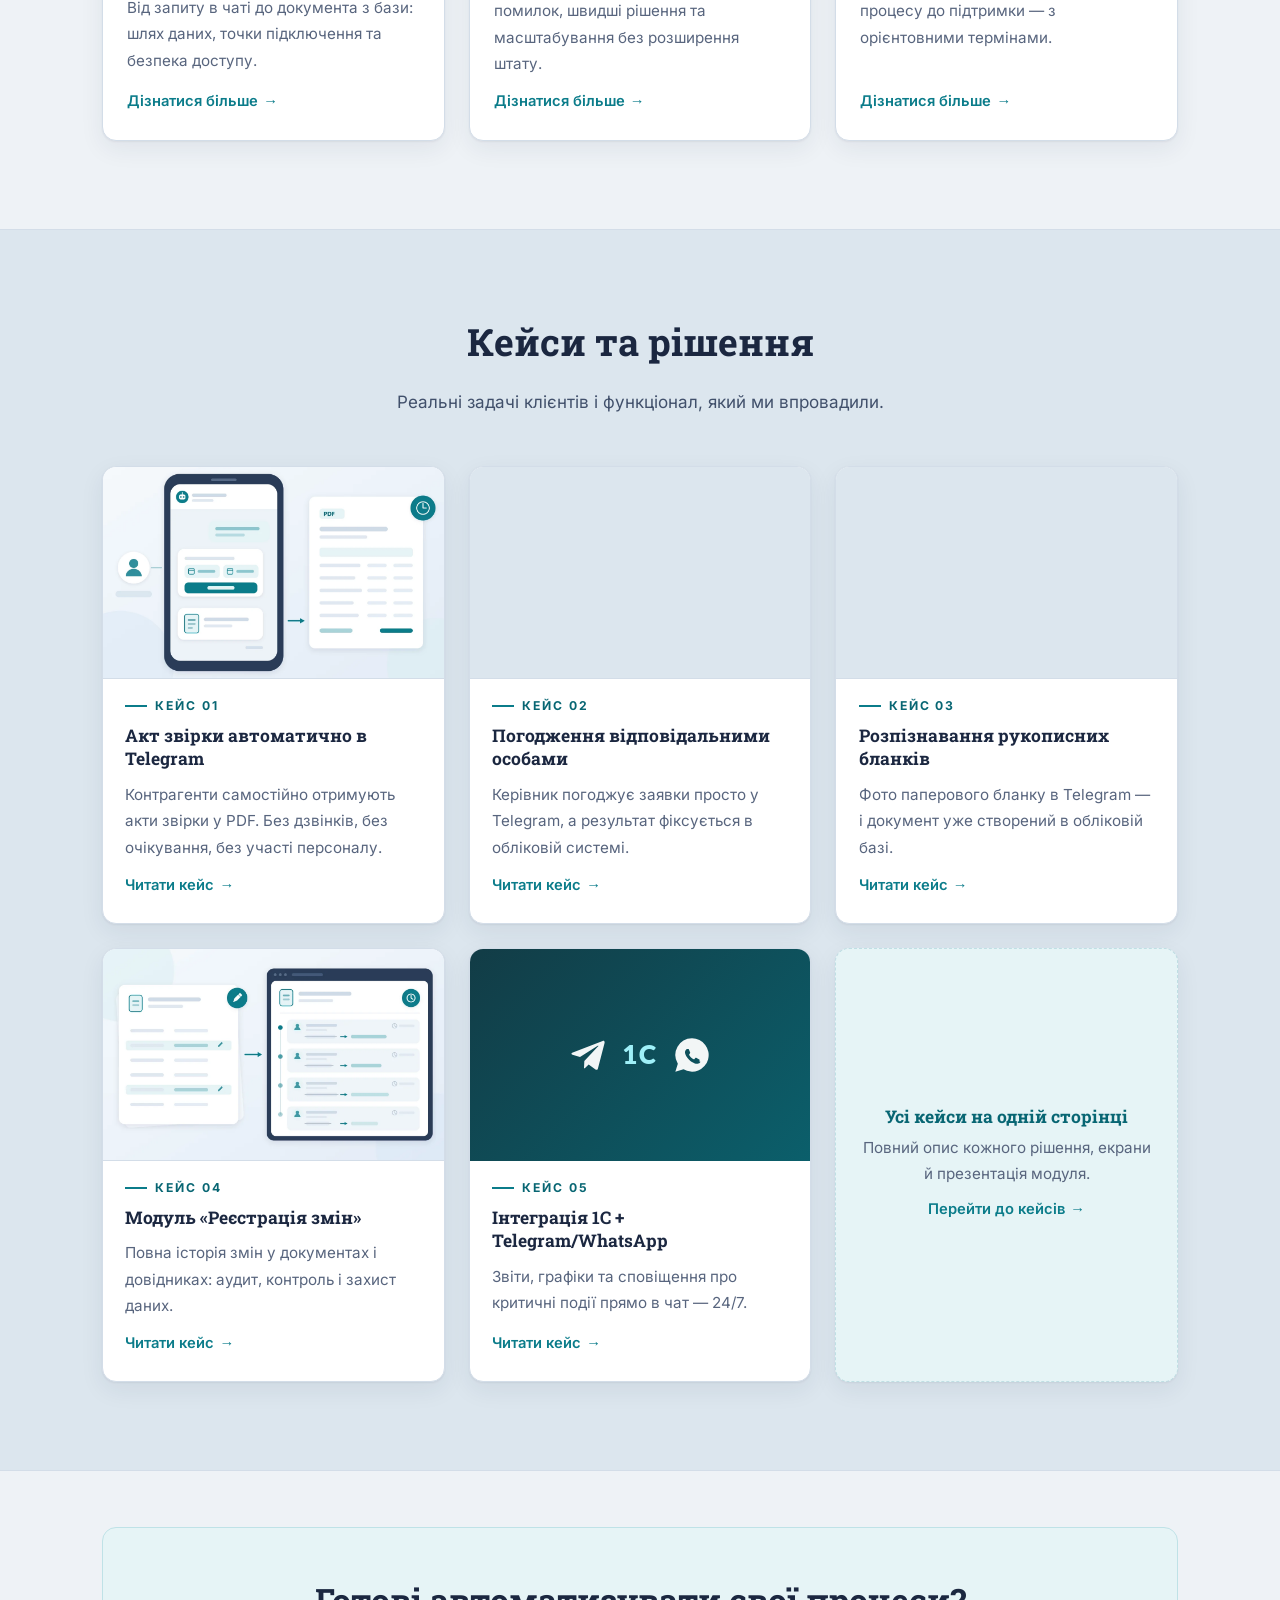
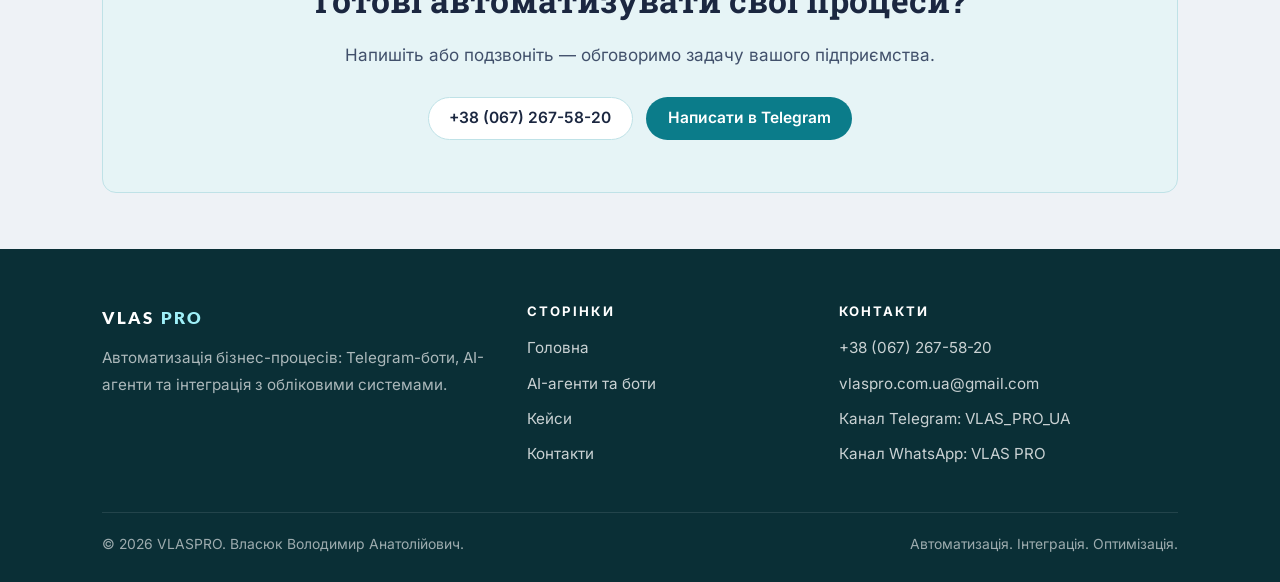
==== commit bfdf7da0: "Кейси: векторна ілюстрація кейсу 04 у стилі решти Ілюстрація «Реєстрації змін» лишалася згенерованим" ====
--- a/index.html
+++ b/index.html
@@ -235,7 +235,7 @@
           <span class="tile__thumb">
             <picture>
               <source srcset="assets/img/case-4.webp" type="image/webp">
-              <img src="assets/img/case-4.jpg" loading="lazy" decoding="async" alt="Модуль «Реєстрація змін»: історія змін документів під контролем.">
+              <img src="assets/img/case-4.jpg" loading="lazy" decoding="async" alt="Виправлені реквізити документа і журнал змін: хто, коли, значення до і після.">
             </picture>
           </span>
           <span class="tile__body">
--- a/assets/css/style.css
+++ b/assets/css/style.css
@@ -28,6 +28,9 @@
   --deep-2:     #123c46;
   --deep-3:     #0a2f36;
   --accent-bg:  #e6f4f6;
+  /* рамка світлих акцентних панелей (.trybot, .cta) — тон між
+     --accent-bg і --accent, щоб панель читалася на тлі --bg без темної плями */
+  --accent-line: #bfe2e7;
   --plum:       #4f474e;
 
   --sans:  'Inter', 'Segoe UI', Roboto, Arial, sans-serif;
@@ -97,11 +100,10 @@
 .skip:focus { left: 0; color: #fff; }
 
 :focus-visible { outline: 3px solid var(--accent); outline-offset: 2px; border-radius: 4px; }
-/* На темних плямах (смуга меню, CTA, демо-блок, підвал) бірюзовий контур
-   зливається з тлом, тому там він білий. */
+/* На темних смугах (меню, підвал) бірюзовий контур зливається з тлом,
+   тому там він білий. CTA і демо-блок стали світлими панелями — на них
+   працює звичайний бірюзовий контур. */
 .site-head :focus-visible,
-.cta :focus-visible,
-.trybot :focus-visible,
 .site-foot :focus-visible { outline-color: #fff; }
 
 /* --- header ------------------------------------------------------------- */
@@ -381,25 +383,60 @@
 .case { padding-block: clamp(2.2rem, 6vw, 4rem); border-top: 1px solid var(--line); }
 .case:first-of-type { border-top: 0; }
 
+/* Заголовок кейсу стоїть над обома колонками, а не в текстовій: інакше
+   картинка 16:10 (~320 px) опинялася навпроти ~630 px тексту і під нею
+   лишалося близько 300 px порожнечі. Разом із підсумковим фактом, який
+   переїхав під картинку, колонки вирівнялися майже в нуль. */
+.case__head { margin-bottom: clamp(1.1rem, 2.5vw, 1.6rem); }
+.case__head h2 { margin: 0; }
+
 .case__grid {
   display: grid; align-items: start;
   grid-template-columns: minmax(0, 1fr);
   gap: clamp(1.4rem, 4vw, 3rem);
 }
+.case__col { display: grid; align-content: start; gap: clamp(.9rem, 2vw, 1.2rem); }
 @media (min-width: 900px) {
   .case__grid { grid-template-columns: minmax(0, 47%) minmax(0, 1fr); }
-  .case--flip .case__media { order: 2; }
-}
-
+  .case--flip .case__col { order: 2; }
+}
+/* На вузькому екрані колонок немає, і факт мусить читатися після переваг,
+   а не одразу за картинкою: половина фактів без опису кейсу незрозуміла.
+   Обидві обгортки «розчиняються», порядок задається поелементно, а відступи
+   лишаються на власних margin елементів — звідси gap: 0. */
+@media (max-width: 899px) {
+  .case__grid { gap: 0; }
+  .case__col, .case__body { display: contents; }
+  .case__grid .case__media { order: 1; margin-bottom: clamp(1.4rem, 4vw, 2rem); }
+  .case__lede { order: 2; }
+  .case__gains { order: 3; }
+  .case__result { order: 4; margin-bottom: 1.4rem; }
+  .case__body > p:last-child { order: 5; }
+}
+
+/* Ілюстрації кейсів намальовані в різний час і мали чотири різні пропорції —
+   від 1:1 до 16:9, через що колонки кейсів виходили різної висоти. Рамка
+   задає одну пропорцію 16:10 для всіх; самі файли теж приведені до 1200x750,
+   тож object-fit нічого не обрізає, а лише страхує майбутні картинки. */
 .case__media {
   position: sticky; top: 90px;
+  aspect-ratio: 16 / 10;
   border-radius: var(--radius); overflow: hidden;
   background: var(--card); border: 1px solid var(--line); box-shadow: var(--shadow);
 }
+.case__media picture { display: block; height: 100%; }
+.case__media > img,
+.case__media picture > img {
+  display: block; width: 100%; height: 100%;
+  object-fit: cover; object-position: var(--img-pos, center);
+}
 @media (max-width: 899px) { .case__media { position: static; } }
 
 /* the slider brings its own frame */
-.case__media--plain { position: static; border: 0; background: none; box-shadow: none; overflow: visible; }
+.case__media--plain {
+  position: static; aspect-ratio: auto;
+  border: 0; background: none; box-shadow: none; overflow: visible;
+}
 
 .case__badge {
   display: inline-flex; align-items: center; gap: .5rem;
@@ -414,6 +451,33 @@
   font-family: var(--sans); font-weight: 700; color: var(--ink);
   letter-spacing: .01em;
 }
+
+/* --- анонс кейсу: єдиний каркас для всіх п’яти --------------------------- */
+/* Задача двома реченнями, три рядки результату, один підсумковий факт
+   і одна кнопка. Раніше кожен кейс був оформлений по-своєму — від суцільної
+   прози до самих булітів, — і сторінка читалася як набір різних сторінок. */
+.case__lede { margin: 0 0 1.1rem; }
+
+.case__gains { list-style: none; padding: 0; margin: 0 0 1.2rem; display: grid; gap: .55rem; }
+.case__gains li { position: relative; padding-left: 1.6rem; font-size: .97rem; color: var(--ink-2); }
+.case__gains li::before {
+  content: ''; position: absolute; left: .15rem; top: .42em;
+  width: .62rem; height: .34rem;
+  border-left: 2px solid var(--accent); border-bottom: 2px solid var(--accent);
+  transform: rotate(-45deg);
+}
+.case__gains b { color: var(--ink); font-weight: 700; }
+
+/* Підсумковий факт — світла панель із бічною рискою, а не темна плашка.
+   Стоїть під картинкою, у її колонці: там він і завершує анонс, і забирає
+   порожнє поле, яке раніше лишалося під ілюстрацією. */
+.case__result {
+  margin: 0; padding: .8rem 1.1rem;
+  background: var(--accent-bg); border-left: 3px solid var(--accent);
+  border-radius: 0 10px 10px 0;
+  font-size: .97rem; color: var(--ink-2);
+}
+.case__result b { color: var(--accent-2); }
 
 /* expandable detail */
 details.more { margin-top: 1.2rem; border-top: 1px dashed var(--line); }
@@ -435,44 +499,6 @@
 details.more[open] > summary { margin-bottom: .4rem; }
 .more__body { padding-top: .6rem; }
 
-/* --- розгорнутий кейс на всю ширину -------------------------------------- */
-/* Блок винесений із колонки кейсу і стоїть під сіткою, тож текст займає
-   всю ширину статті. Щоб рядки не розтягувалися на 1000+ px і не втрачали
-   читабельність, довгі кейси (.more--cols) розкладаються у дві колонки. */
-.case > details.more {
-  margin-top: clamp(1.4rem, 3.5vw, 2.2rem);
-  border-top: 1px dashed var(--line);
-}
-
-.case > details.more > summary { margin-top: 1.2rem; }
-
-.case > details.more .more__body {
-  margin-top: .9rem; padding: clamp(1.2rem, 3vw, 1.9rem) clamp(1.2rem, 3.5vw, 2.1rem);
-  background: var(--card);
-  border: 1px solid var(--line);
-  border-radius: var(--radius);
-  box-shadow: var(--shadow);
-}
-
-.case > details.more .more__body > :first-child { margin-top: 0; }
-.case > details.more .more__body > :last-child { margin-bottom: 0; }
-
-@media (min-width: 900px) {
-  .more--cols .more__body {
-    column-count: 2;
-    column-gap: clamp(2rem, 4.5vw, 3.4rem);
-    column-rule: 1px solid var(--line);
-  }
-  /* Абзац не рвемо, а довгий список хай перетікає між колонками — інакше
-     колонки виходять різної висоти (у кейсі 01 було 60 % заповнення проти
-     100 % зараз). Окремий пункт списку при цьому лишається цілим. */
-  .more--cols .more__body p { break-inside: avoid; }
-  .more--cols .more__body li { break-inside: avoid; }
-  .more--cols .more__body h3 { break-after: avoid; margin-top: 0; }
-  .more--cols .more__body h3 + ul,
-  .more--cols .more__body h3 + p { margin-top: .5em; }
-}
-
 /* --- блок демо-бота ------------------------------------------------------ */
 /* Блок живе і на всю ширину сторінки, і всередині вузької колонки кейсу,
    тож двоколонкової розкладки за медіа-запитом тут свідомо немає:
@@ -480,8 +506,10 @@
    до нечитабельних 143 px. */
 .trybot {
   margin-top: 1.6rem;
-  background: linear-gradient(135deg, var(--deep-2) 0%, var(--deep-1) 100%);
-  color: rgba(255, 255, 255, .82);
+  background: var(--accent-bg);
+  color: var(--ink-2);
+  border: 1px solid var(--accent-line);
+  border-left: 4px solid var(--accent);
   border-radius: var(--radius);
   padding: clamp(1.3rem, 3.5vw, 1.9rem);
 }
@@ -489,27 +517,23 @@
 .trybot__tag {
   display: inline-flex; align-items: center; gap: .5rem;
   font: 700 .74rem/1 var(--sans); letter-spacing: .18em; text-transform: uppercase;
-  color: #7fd3dd; margin-bottom: .7rem;
-}
-.trybot__tag::before { content: ''; width: 22px; height: 2px; background: #7fd3dd; }
+  color: var(--accent-2); margin-bottom: .7rem;
+}
+.trybot__tag::before { content: ''; width: 22px; height: 2px; background: var(--accent); }
 
 /* На головній заголовок блоку — h3, на сторінці кейсу — h2 (бо там це
-   окремий розділ сторінки). Колір потрібен обом, інакше другий лишається
-   темним кольором тексту на темному тлі. */
+   окремий розділ сторінки). Розмір задається обом, щоб блок виглядав
+   однаково незалежно від рівня заголовка. */
 .trybot h2, .trybot h3 {
-  font-family: var(--slab); color: #fff;
+  font-family: var(--slab); color: var(--ink);
   font-size: clamp(1.1rem, 2.6vw, 1.35rem);
   margin: 0 0 .5rem;
 }
 .trybot p { font-size: .96rem; margin: 0 0 1rem; }
 .trybot__btn { margin-bottom: .8rem; }
 
-/* тло блоку бірюзове, тому бірюзова кнопка на ньому не читається */
-.trybot .btn { background: #fff; color: var(--accent-2); border-color: #fff; }
-.trybot .btn:hover { background: #fff; color: var(--accent-2); box-shadow: 0 6px 18px rgba(0, 0, 0, .22); }
-
 .trybot__note {
-  font-size: .85rem; color: rgba(255, 255, 255, .58);
+  font-size: .85rem; color: var(--ink-3);
   margin: 0;
 }
 
@@ -517,13 +541,14 @@
 .trybot__qr {
   display: flex; align-items: center; gap: .9rem;
   margin-top: 1.2rem; padding-top: 1.1rem;
-  border-top: 1px solid rgba(255, 255, 255, .14);
+  border-top: 1px solid var(--accent-line);
 }
 .trybot__qr img {
   flex: none; width: 104px; height: auto;
   border-radius: 8px; padding: 7px; background: #fff;
-}
-.trybot__qr p { font-size: .85rem; color: rgba(255, 255, 255, .58); margin: 0; }
+  border: 1px solid var(--accent-line);
+}
+.trybot__qr p { font-size: .85rem; color: var(--ink-3); margin: 0; }
 
 /* на телефоні QR зайвий — Telegram відкриється прямо з кнопки */
 @media (max-width: 619px) { .trybot__qr { display: none; } }
@@ -634,22 +659,21 @@
 
 /* --- CTA band ----------------------------------------------------------- */
 .cta {
-  background: linear-gradient(135deg, var(--deep-1) 0%, var(--deep-2) 100%);
-  color: rgba(255, 255, 255, .85);
+  background: var(--accent-bg);
+  color: var(--ink-2);
+  border: 1px solid var(--accent-line);
   border-radius: var(--radius);
   padding: clamp(1.8rem, 5vw, 3.2rem);
   text-align: center;
 }
-.cta h2 { color: #fff; font-size: clamp(1.4rem, 3.4vw, 2.1rem); }
+.cta h2 { color: var(--ink); font-size: clamp(1.4rem, 3.4vw, 2.1rem); }
 .cta p { max-width: 56ch; margin-inline: auto; }
 .cta__actions { display: flex; flex-wrap: wrap; gap: .8rem; justify-content: center; margin-top: 1.6rem; }
 
-/* Блок CTA тепер сам бірюзовий, тому бірюзова кнопка на ньому зливалася б.
-   Головна дія стає білою, другорядна — прозорою з білою рамкою. */
-.cta .btn { background: #fff; color: var(--accent-2); border-color: #fff; }
-.cta .btn:hover { background: #fff; color: var(--accent-2); box-shadow: 0 6px 18px rgba(0, 0, 0, .22); }
-.cta .btn--onlight { background: transparent; color: #fff; border-color: rgba(255, 255, 255, .55); }
-.cta .btn--onlight:hover { background: rgba(255, 255, 255, .12); color: #fff; border-color: #fff; box-shadow: none; }
+/* Головна дія — звичайна бірюзова кнопка (тло панелі світле, вона читається).
+   Другорядна — біла з рамкою в тон панелі. */
+.cta .btn--onlight { background: #fff; color: var(--ink); border-color: var(--accent-line); }
+.cta .btn--onlight:hover { background: #fff; color: var(--ink); border-color: #9bd0d8; box-shadow: var(--shadow); }
 
 /* --- footer ------------------------------------------------------------- */
 .site-foot {
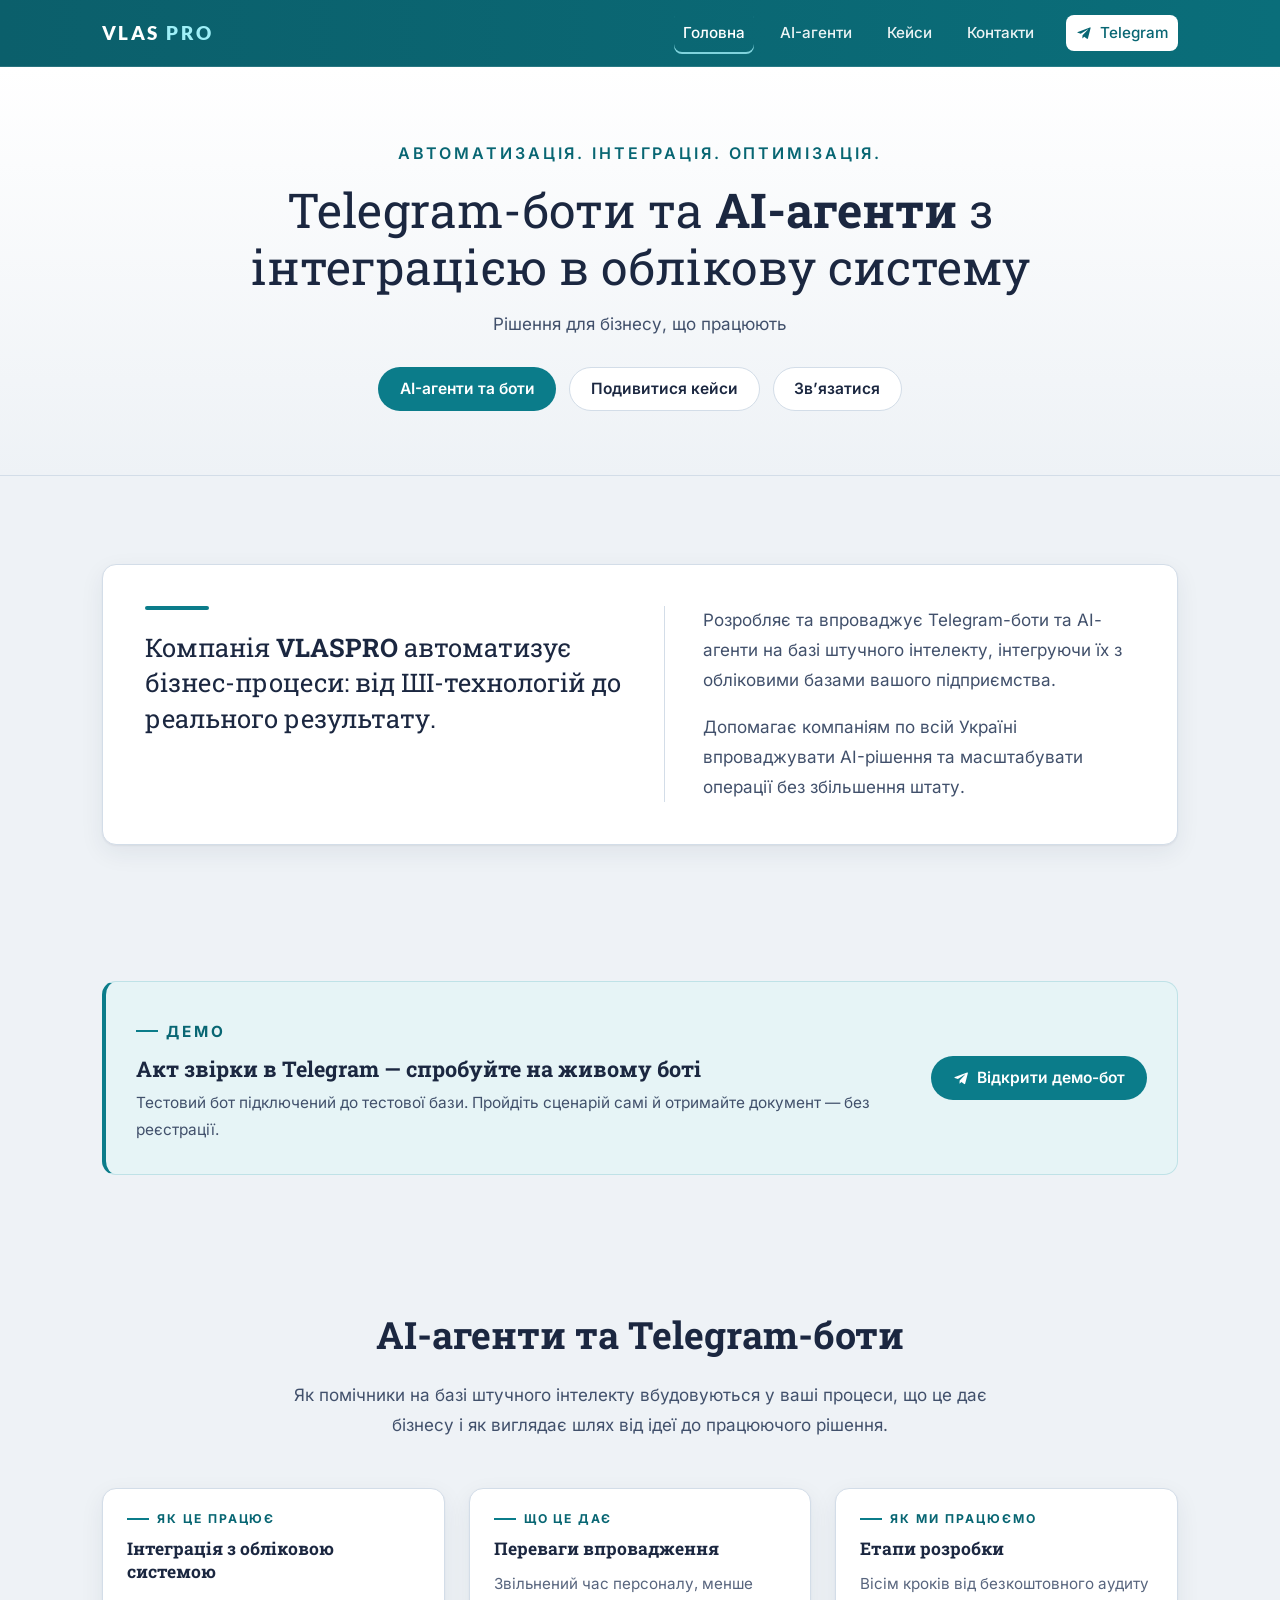
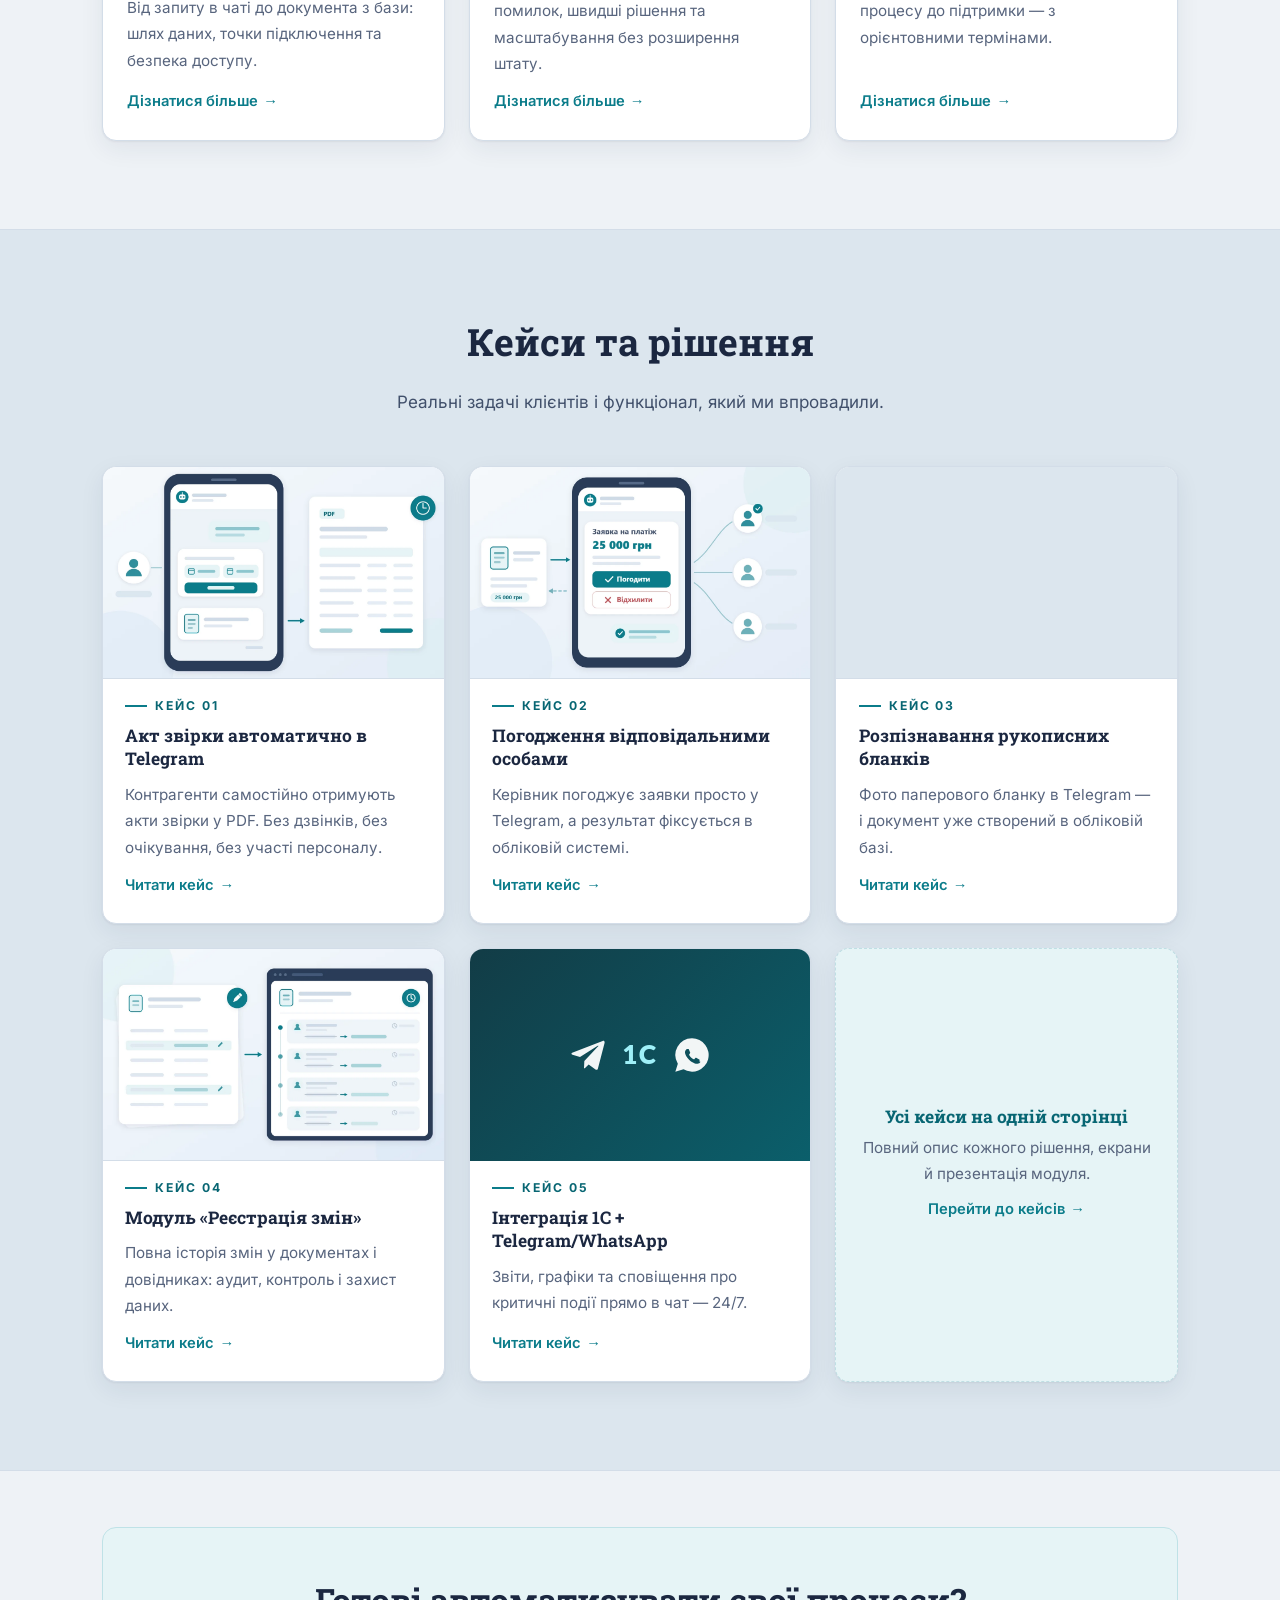
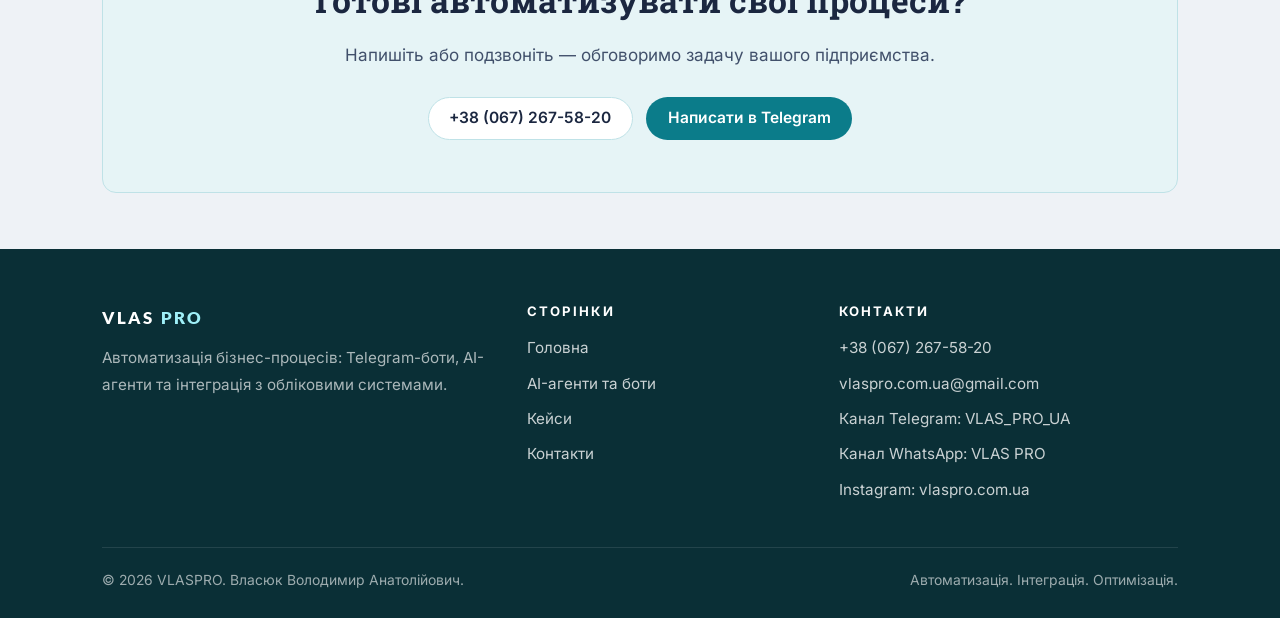
==== commit ea009736: "Контакти і футер: посилання на Instagram vlaspro.com.ua Co-Authored-By: Claude Opus 5 <noreply@anthr" ====
--- a/index.html
+++ b/index.html
@@ -48,7 +48,8 @@
       },
       "sameAs": [
         "https://t.me/VLAS_PRO_UA",
-        "https://whatsapp.com/channel/0029VbALwBC1NCrLpum86T37"
+        "https://whatsapp.com/channel/0029VbALwBC1NCrLpum86T37",
+        "https://www.instagram.com/vlaspro.com.ua/"
       ],
       "contactPoint": {
         "@type": "ContactPoint",
@@ -305,6 +306,7 @@
           <li><a href="mailto:vlaspro.com.ua@gmail.com">vlaspro.com.ua@gmail.com</a></li>
           <li><a href="https://t.me/VLAS_PRO_UA" target="_blank" rel="noopener">Канал Telegram: VLAS_PRO_UA</a></li>
           <li><a href="https://whatsapp.com/channel/0029VbALwBC1NCrLpum86T37" target="_blank" rel="noopener">Канал WhatsApp: VLAS PRO</a></li>
+          <li><a href="https://www.instagram.com/vlaspro.com.ua/" target="_blank" rel="noopener">Instagram: vlaspro.com.ua</a></li>
         </ul>
       </div>
     </div>
